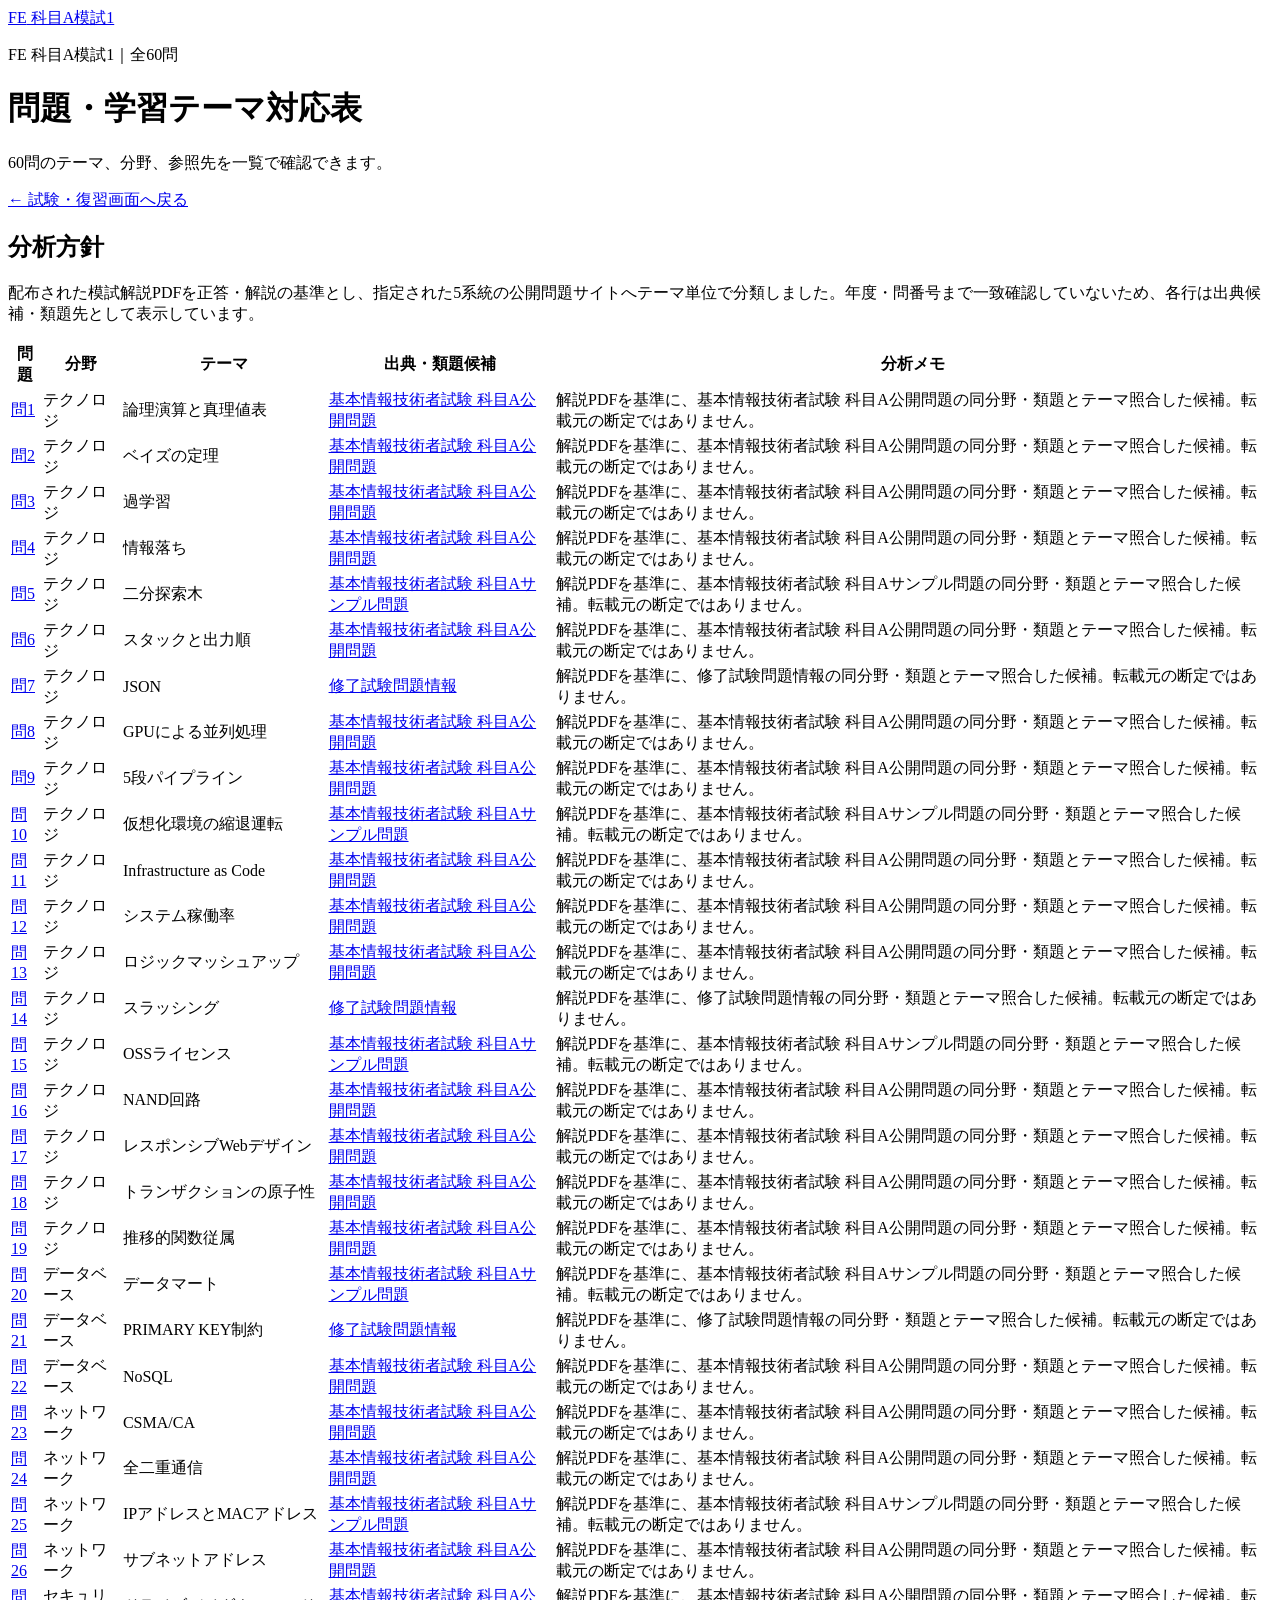
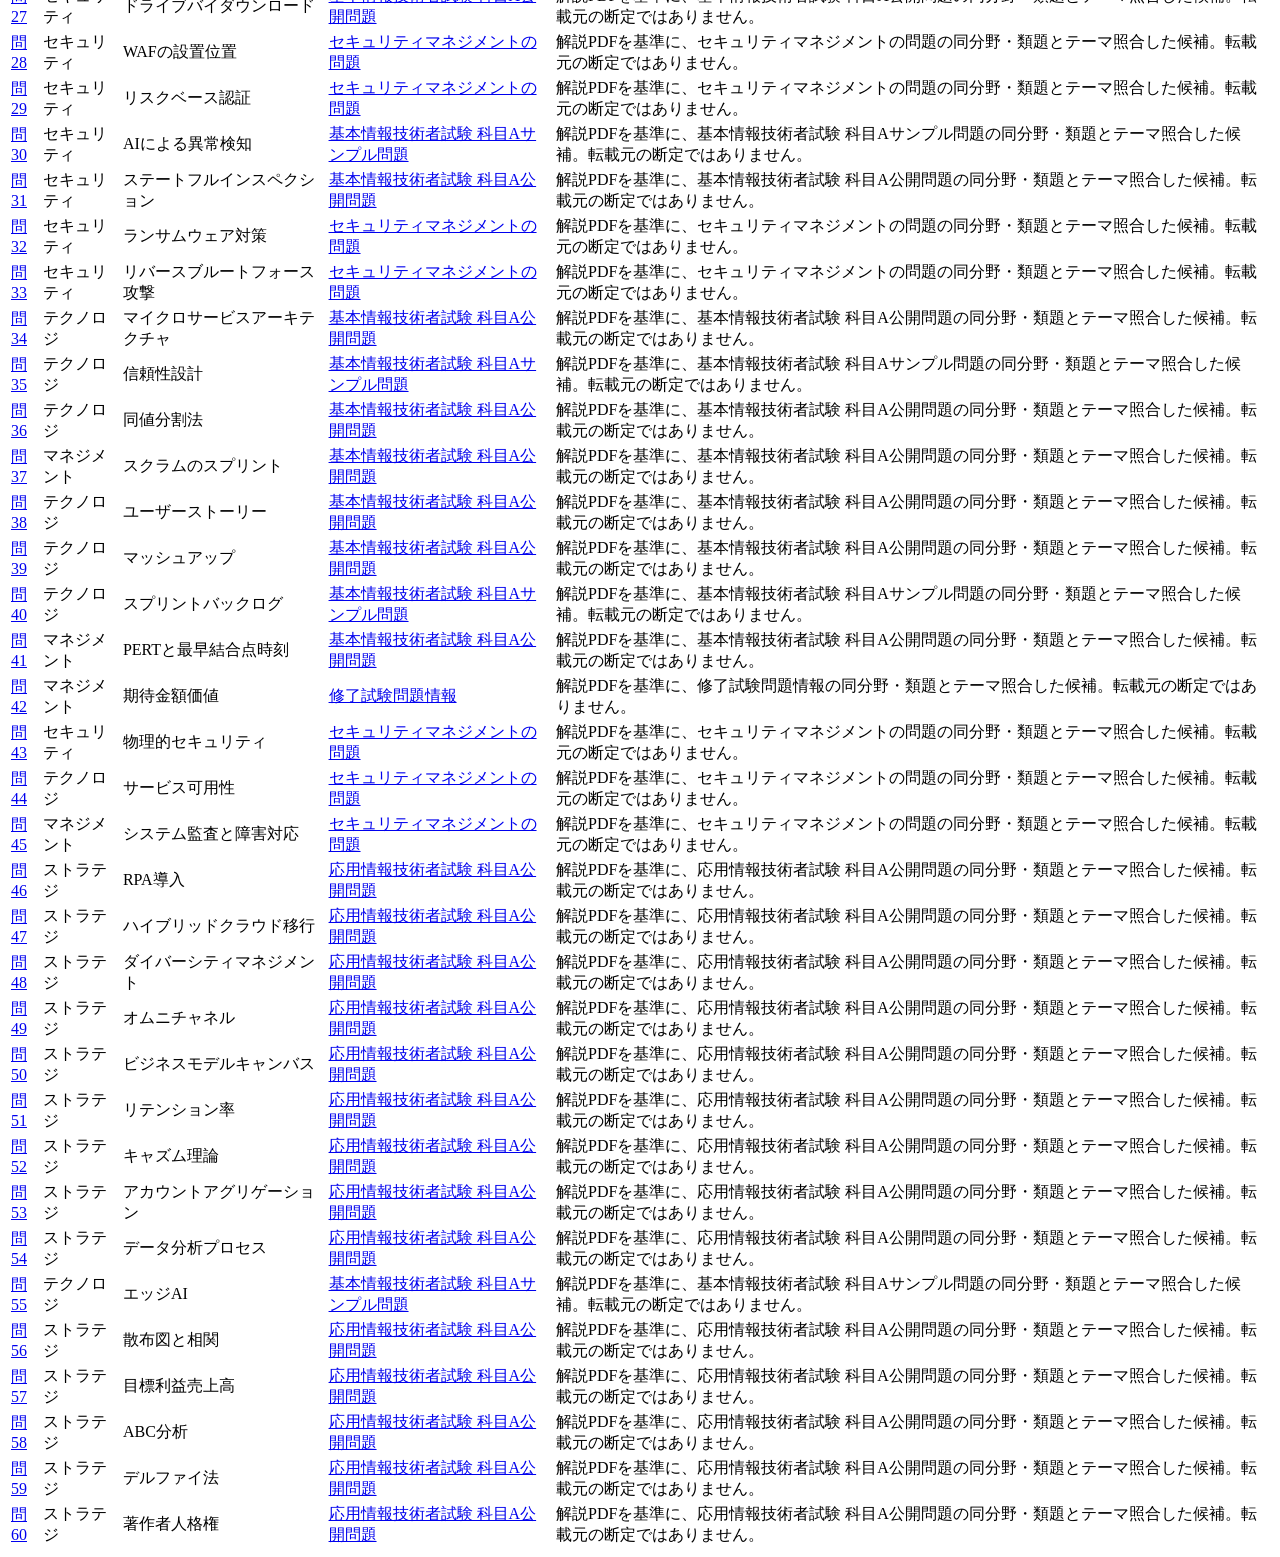
==== reference-map.html @ b124db98 "Add files via upload" ====
<!doctype html><html lang="ja"><head><meta charset="utf-8"><meta name="viewport" content="width=device-width,initial-scale=1"><title>問題・学習テーマ対応表｜科目A模試1</title><link rel="stylesheet" href="styles.css"><link rel="stylesheet" href="report.css"></head><body><header class="hero"><nav class="topbar"><a class="brand" href="index.html"><span>FE</span> 科目A模試1</a></nav><div class="hero-inner"><p class="eyebrow">FE 科目A模試1｜全60問</p><h1>問題・学習テーマ対応表</h1><p class="lead">60問のテーマ、分野、参照先を一覧で確認できます。</p></div></header><main class="report-page"><p><a href="index.html">← 試験・復習画面へ戻る</a></p><section class="audit-note"><h2>分析方針</h2><p>配布された模試解説PDFを正答・解説の基準とし、指定された5系統の公開問題サイトへテーマ単位で分類しました。年度・問番号まで一致確認していないため、各行は出典候補・類題先として表示しています。</p></section><div class="report-table-wrap"><table><thead><tr><th>問題</th><th>分野</th><th>テーマ</th><th>出典・類題候補</th><th>分析メモ</th></tr></thead><tbody><tr><td><a href="index.html#q-1">問1</a></td><td>テクノロジ</td><td>論理演算と真理値表</td><td><a href="https://www.fe-siken.com/" target="_blank" rel="noreferrer">基本情報技術者試験 科目A公開問題</a></td><td>解説PDFを基準に、基本情報技術者試験 科目A公開問題の同分野・類題とテーマ照合した候補。転載元の断定ではありません。</td></tr>
<tr><td><a href="index.html#q-2">問2</a></td><td>テクノロジ</td><td>ベイズの定理</td><td><a href="https://www.fe-siken.com/" target="_blank" rel="noreferrer">基本情報技術者試験 科目A公開問題</a></td><td>解説PDFを基準に、基本情報技術者試験 科目A公開問題の同分野・類題とテーマ照合した候補。転載元の断定ではありません。</td></tr>
<tr><td><a href="index.html#q-3">問3</a></td><td>テクノロジ</td><td>過学習</td><td><a href="https://www.fe-siken.com/" target="_blank" rel="noreferrer">基本情報技術者試験 科目A公開問題</a></td><td>解説PDFを基準に、基本情報技術者試験 科目A公開問題の同分野・類題とテーマ照合した候補。転載元の断定ではありません。</td></tr>
<tr><td><a href="index.html#q-4">問4</a></td><td>テクノロジ</td><td>情報落ち</td><td><a href="https://www.fe-siken.com/" target="_blank" rel="noreferrer">基本情報技術者試験 科目A公開問題</a></td><td>解説PDFを基準に、基本情報技術者試験 科目A公開問題の同分野・類題とテーマ照合した候補。転載元の断定ではありません。</td></tr>
<tr><td><a href="index.html#q-5">問5</a></td><td>テクノロジ</td><td>二分探索木</td><td><a href="https://www.fe-siken.com/" target="_blank" rel="noreferrer">基本情報技術者試験 科目Aサンプル問題</a></td><td>解説PDFを基準に、基本情報技術者試験 科目Aサンプル問題の同分野・類題とテーマ照合した候補。転載元の断定ではありません。</td></tr>
<tr><td><a href="index.html#q-6">問6</a></td><td>テクノロジ</td><td>スタックと出力順</td><td><a href="https://www.fe-siken.com/" target="_blank" rel="noreferrer">基本情報技術者試験 科目A公開問題</a></td><td>解説PDFを基準に、基本情報技術者試験 科目A公開問題の同分野・類題とテーマ照合した候補。転載元の断定ではありません。</td></tr>
<tr><td><a href="index.html#q-7">問7</a></td><td>テクノロジ</td><td>JSON</td><td><a href="https://www.ipa.go.jp/shiken/about/menjo-fe.html#kakomondai" target="_blank" rel="noreferrer">修了試験問題情報</a></td><td>解説PDFを基準に、修了試験問題情報の同分野・類題とテーマ照合した候補。転載元の断定ではありません。</td></tr>
<tr><td><a href="index.html#q-8">問8</a></td><td>テクノロジ</td><td>GPUによる並列処理</td><td><a href="https://www.fe-siken.com/" target="_blank" rel="noreferrer">基本情報技術者試験 科目A公開問題</a></td><td>解説PDFを基準に、基本情報技術者試験 科目A公開問題の同分野・類題とテーマ照合した候補。転載元の断定ではありません。</td></tr>
<tr><td><a href="index.html#q-9">問9</a></td><td>テクノロジ</td><td>5段パイプライン</td><td><a href="https://www.fe-siken.com/" target="_blank" rel="noreferrer">基本情報技術者試験 科目A公開問題</a></td><td>解説PDFを基準に、基本情報技術者試験 科目A公開問題の同分野・類題とテーマ照合した候補。転載元の断定ではありません。</td></tr>
<tr><td><a href="index.html#q-10">問10</a></td><td>テクノロジ</td><td>仮想化環境の縮退運転</td><td><a href="https://www.fe-siken.com/" target="_blank" rel="noreferrer">基本情報技術者試験 科目Aサンプル問題</a></td><td>解説PDFを基準に、基本情報技術者試験 科目Aサンプル問題の同分野・類題とテーマ照合した候補。転載元の断定ではありません。</td></tr>
<tr><td><a href="index.html#q-11">問11</a></td><td>テクノロジ</td><td>Infrastructure as Code</td><td><a href="https://www.fe-siken.com/" target="_blank" rel="noreferrer">基本情報技術者試験 科目A公開問題</a></td><td>解説PDFを基準に、基本情報技術者試験 科目A公開問題の同分野・類題とテーマ照合した候補。転載元の断定ではありません。</td></tr>
<tr><td><a href="index.html#q-12">問12</a></td><td>テクノロジ</td><td>システム稼働率</td><td><a href="https://www.fe-siken.com/" target="_blank" rel="noreferrer">基本情報技術者試験 科目A公開問題</a></td><td>解説PDFを基準に、基本情報技術者試験 科目A公開問題の同分野・類題とテーマ照合した候補。転載元の断定ではありません。</td></tr>
<tr><td><a href="index.html#q-13">問13</a></td><td>テクノロジ</td><td>ロジックマッシュアップ</td><td><a href="https://www.fe-siken.com/" target="_blank" rel="noreferrer">基本情報技術者試験 科目A公開問題</a></td><td>解説PDFを基準に、基本情報技術者試験 科目A公開問題の同分野・類題とテーマ照合した候補。転載元の断定ではありません。</td></tr>
<tr><td><a href="index.html#q-14">問14</a></td><td>テクノロジ</td><td>スラッシング</td><td><a href="https://www.ipa.go.jp/shiken/about/menjo-fe.html#kakomondai" target="_blank" rel="noreferrer">修了試験問題情報</a></td><td>解説PDFを基準に、修了試験問題情報の同分野・類題とテーマ照合した候補。転載元の断定ではありません。</td></tr>
<tr><td><a href="index.html#q-15">問15</a></td><td>テクノロジ</td><td>OSSライセンス</td><td><a href="https://www.fe-siken.com/" target="_blank" rel="noreferrer">基本情報技術者試験 科目Aサンプル問題</a></td><td>解説PDFを基準に、基本情報技術者試験 科目Aサンプル問題の同分野・類題とテーマ照合した候補。転載元の断定ではありません。</td></tr>
<tr><td><a href="index.html#q-16">問16</a></td><td>テクノロジ</td><td>NAND回路</td><td><a href="https://www.fe-siken.com/" target="_blank" rel="noreferrer">基本情報技術者試験 科目A公開問題</a></td><td>解説PDFを基準に、基本情報技術者試験 科目A公開問題の同分野・類題とテーマ照合した候補。転載元の断定ではありません。</td></tr>
<tr><td><a href="index.html#q-17">問17</a></td><td>テクノロジ</td><td>レスポンシブWebデザイン</td><td><a href="https://www.fe-siken.com/" target="_blank" rel="noreferrer">基本情報技術者試験 科目A公開問題</a></td><td>解説PDFを基準に、基本情報技術者試験 科目A公開問題の同分野・類題とテーマ照合した候補。転載元の断定ではありません。</td></tr>
<tr><td><a href="index.html#q-18">問18</a></td><td>テクノロジ</td><td>トランザクションの原子性</td><td><a href="https://www.fe-siken.com/" target="_blank" rel="noreferrer">基本情報技術者試験 科目A公開問題</a></td><td>解説PDFを基準に、基本情報技術者試験 科目A公開問題の同分野・類題とテーマ照合した候補。転載元の断定ではありません。</td></tr>
<tr><td><a href="index.html#q-19">問19</a></td><td>テクノロジ</td><td>推移的関数従属</td><td><a href="https://www.fe-siken.com/" target="_blank" rel="noreferrer">基本情報技術者試験 科目A公開問題</a></td><td>解説PDFを基準に、基本情報技術者試験 科目A公開問題の同分野・類題とテーマ照合した候補。転載元の断定ではありません。</td></tr>
<tr><td><a href="index.html#q-20">問20</a></td><td>データベース</td><td>データマート</td><td><a href="https://www.fe-siken.com/" target="_blank" rel="noreferrer">基本情報技術者試験 科目Aサンプル問題</a></td><td>解説PDFを基準に、基本情報技術者試験 科目Aサンプル問題の同分野・類題とテーマ照合した候補。転載元の断定ではありません。</td></tr>
<tr><td><a href="index.html#q-21">問21</a></td><td>データベース</td><td>PRIMARY KEY制約</td><td><a href="https://www.ipa.go.jp/shiken/about/menjo-fe.html#kakomondai" target="_blank" rel="noreferrer">修了試験問題情報</a></td><td>解説PDFを基準に、修了試験問題情報の同分野・類題とテーマ照合した候補。転載元の断定ではありません。</td></tr>
<tr><td><a href="index.html#q-22">問22</a></td><td>データベース</td><td>NoSQL</td><td><a href="https://www.fe-siken.com/" target="_blank" rel="noreferrer">基本情報技術者試験 科目A公開問題</a></td><td>解説PDFを基準に、基本情報技術者試験 科目A公開問題の同分野・類題とテーマ照合した候補。転載元の断定ではありません。</td></tr>
<tr><td><a href="index.html#q-23">問23</a></td><td>ネットワーク</td><td>CSMA/CA</td><td><a href="https://www.fe-siken.com/" target="_blank" rel="noreferrer">基本情報技術者試験 科目A公開問題</a></td><td>解説PDFを基準に、基本情報技術者試験 科目A公開問題の同分野・類題とテーマ照合した候補。転載元の断定ではありません。</td></tr>
<tr><td><a href="index.html#q-24">問24</a></td><td>ネットワーク</td><td>全二重通信</td><td><a href="https://www.fe-siken.com/" target="_blank" rel="noreferrer">基本情報技術者試験 科目A公開問題</a></td><td>解説PDFを基準に、基本情報技術者試験 科目A公開問題の同分野・類題とテーマ照合した候補。転載元の断定ではありません。</td></tr>
<tr><td><a href="index.html#q-25">問25</a></td><td>ネットワーク</td><td>IPアドレスとMACアドレス</td><td><a href="https://www.fe-siken.com/" target="_blank" rel="noreferrer">基本情報技術者試験 科目Aサンプル問題</a></td><td>解説PDFを基準に、基本情報技術者試験 科目Aサンプル問題の同分野・類題とテーマ照合した候補。転載元の断定ではありません。</td></tr>
<tr><td><a href="index.html#q-26">問26</a></td><td>ネットワーク</td><td>サブネットアドレス</td><td><a href="https://www.fe-siken.com/" target="_blank" rel="noreferrer">基本情報技術者試験 科目A公開問題</a></td><td>解説PDFを基準に、基本情報技術者試験 科目A公開問題の同分野・類題とテーマ照合した候補。転載元の断定ではありません。</td></tr>
<tr><td><a href="index.html#q-27">問27</a></td><td>セキュリティ</td><td>ドライブバイダウンロード</td><td><a href="https://www.fe-siken.com/" target="_blank" rel="noreferrer">基本情報技術者試験 科目A公開問題</a></td><td>解説PDFを基準に、基本情報技術者試験 科目A公開問題の同分野・類題とテーマ照合した候補。転載元の断定ではありません。</td></tr>
<tr><td><a href="index.html#q-28">問28</a></td><td>セキュリティ</td><td>WAFの設置位置</td><td><a href="https://www.sg-siken.com/" target="_blank" rel="noreferrer">セキュリティマネジメントの問題</a></td><td>解説PDFを基準に、セキュリティマネジメントの問題の同分野・類題とテーマ照合した候補。転載元の断定ではありません。</td></tr>
<tr><td><a href="index.html#q-29">問29</a></td><td>セキュリティ</td><td>リスクベース認証</td><td><a href="https://www.sg-siken.com/" target="_blank" rel="noreferrer">セキュリティマネジメントの問題</a></td><td>解説PDFを基準に、セキュリティマネジメントの問題の同分野・類題とテーマ照合した候補。転載元の断定ではありません。</td></tr>
<tr><td><a href="index.html#q-30">問30</a></td><td>セキュリティ</td><td>AIによる異常検知</td><td><a href="https://www.fe-siken.com/" target="_blank" rel="noreferrer">基本情報技術者試験 科目Aサンプル問題</a></td><td>解説PDFを基準に、基本情報技術者試験 科目Aサンプル問題の同分野・類題とテーマ照合した候補。転載元の断定ではありません。</td></tr>
<tr><td><a href="index.html#q-31">問31</a></td><td>セキュリティ</td><td>ステートフルインスペクション</td><td><a href="https://www.fe-siken.com/" target="_blank" rel="noreferrer">基本情報技術者試験 科目A公開問題</a></td><td>解説PDFを基準に、基本情報技術者試験 科目A公開問題の同分野・類題とテーマ照合した候補。転載元の断定ではありません。</td></tr>
<tr><td><a href="index.html#q-32">問32</a></td><td>セキュリティ</td><td>ランサムウェア対策</td><td><a href="https://www.sg-siken.com/" target="_blank" rel="noreferrer">セキュリティマネジメントの問題</a></td><td>解説PDFを基準に、セキュリティマネジメントの問題の同分野・類題とテーマ照合した候補。転載元の断定ではありません。</td></tr>
<tr><td><a href="index.html#q-33">問33</a></td><td>セキュリティ</td><td>リバースブルートフォース攻撃</td><td><a href="https://www.sg-siken.com/" target="_blank" rel="noreferrer">セキュリティマネジメントの問題</a></td><td>解説PDFを基準に、セキュリティマネジメントの問題の同分野・類題とテーマ照合した候補。転載元の断定ではありません。</td></tr>
<tr><td><a href="index.html#q-34">問34</a></td><td>テクノロジ</td><td>マイクロサービスアーキテクチャ</td><td><a href="https://www.fe-siken.com/" target="_blank" rel="noreferrer">基本情報技術者試験 科目A公開問題</a></td><td>解説PDFを基準に、基本情報技術者試験 科目A公開問題の同分野・類題とテーマ照合した候補。転載元の断定ではありません。</td></tr>
<tr><td><a href="index.html#q-35">問35</a></td><td>テクノロジ</td><td>信頼性設計</td><td><a href="https://www.fe-siken.com/" target="_blank" rel="noreferrer">基本情報技術者試験 科目Aサンプル問題</a></td><td>解説PDFを基準に、基本情報技術者試験 科目Aサンプル問題の同分野・類題とテーマ照合した候補。転載元の断定ではありません。</td></tr>
<tr><td><a href="index.html#q-36">問36</a></td><td>テクノロジ</td><td>同値分割法</td><td><a href="https://www.fe-siken.com/" target="_blank" rel="noreferrer">基本情報技術者試験 科目A公開問題</a></td><td>解説PDFを基準に、基本情報技術者試験 科目A公開問題の同分野・類題とテーマ照合した候補。転載元の断定ではありません。</td></tr>
<tr><td><a href="index.html#q-37">問37</a></td><td>マネジメント</td><td>スクラムのスプリント</td><td><a href="https://www.fe-siken.com/" target="_blank" rel="noreferrer">基本情報技術者試験 科目A公開問題</a></td><td>解説PDFを基準に、基本情報技術者試験 科目A公開問題の同分野・類題とテーマ照合した候補。転載元の断定ではありません。</td></tr>
<tr><td><a href="index.html#q-38">問38</a></td><td>テクノロジ</td><td>ユーザーストーリー</td><td><a href="https://www.fe-siken.com/" target="_blank" rel="noreferrer">基本情報技術者試験 科目A公開問題</a></td><td>解説PDFを基準に、基本情報技術者試験 科目A公開問題の同分野・類題とテーマ照合した候補。転載元の断定ではありません。</td></tr>
<tr><td><a href="index.html#q-39">問39</a></td><td>テクノロジ</td><td>マッシュアップ</td><td><a href="https://www.fe-siken.com/" target="_blank" rel="noreferrer">基本情報技術者試験 科目A公開問題</a></td><td>解説PDFを基準に、基本情報技術者試験 科目A公開問題の同分野・類題とテーマ照合した候補。転載元の断定ではありません。</td></tr>
<tr><td><a href="index.html#q-40">問40</a></td><td>テクノロジ</td><td>スプリントバックログ</td><td><a href="https://www.fe-siken.com/" target="_blank" rel="noreferrer">基本情報技術者試験 科目Aサンプル問題</a></td><td>解説PDFを基準に、基本情報技術者試験 科目Aサンプル問題の同分野・類題とテーマ照合した候補。転載元の断定ではありません。</td></tr>
<tr><td><a href="index.html#q-41">問41</a></td><td>マネジメント</td><td>PERTと最早結合点時刻</td><td><a href="https://www.fe-siken.com/" target="_blank" rel="noreferrer">基本情報技術者試験 科目A公開問題</a></td><td>解説PDFを基準に、基本情報技術者試験 科目A公開問題の同分野・類題とテーマ照合した候補。転載元の断定ではありません。</td></tr>
<tr><td><a href="index.html#q-42">問42</a></td><td>マネジメント</td><td>期待金額価値</td><td><a href="https://www.ipa.go.jp/shiken/about/menjo-fe.html#kakomondai" target="_blank" rel="noreferrer">修了試験問題情報</a></td><td>解説PDFを基準に、修了試験問題情報の同分野・類題とテーマ照合した候補。転載元の断定ではありません。</td></tr>
<tr><td><a href="index.html#q-43">問43</a></td><td>セキュリティ</td><td>物理的セキュリティ</td><td><a href="https://www.sg-siken.com/" target="_blank" rel="noreferrer">セキュリティマネジメントの問題</a></td><td>解説PDFを基準に、セキュリティマネジメントの問題の同分野・類題とテーマ照合した候補。転載元の断定ではありません。</td></tr>
<tr><td><a href="index.html#q-44">問44</a></td><td>テクノロジ</td><td>サービス可用性</td><td><a href="https://www.sg-siken.com/" target="_blank" rel="noreferrer">セキュリティマネジメントの問題</a></td><td>解説PDFを基準に、セキュリティマネジメントの問題の同分野・類題とテーマ照合した候補。転載元の断定ではありません。</td></tr>
<tr><td><a href="index.html#q-45">問45</a></td><td>マネジメント</td><td>システム監査と障害対応</td><td><a href="https://www.sg-siken.com/" target="_blank" rel="noreferrer">セキュリティマネジメントの問題</a></td><td>解説PDFを基準に、セキュリティマネジメントの問題の同分野・類題とテーマ照合した候補。転載元の断定ではありません。</td></tr>
<tr><td><a href="index.html#q-46">問46</a></td><td>ストラテジ</td><td>RPA導入</td><td><a href="https://www.ap-siken.com/" target="_blank" rel="noreferrer">応用情報技術者試験 科目A公開問題</a></td><td>解説PDFを基準に、応用情報技術者試験 科目A公開問題の同分野・類題とテーマ照合した候補。転載元の断定ではありません。</td></tr>
<tr><td><a href="index.html#q-47">問47</a></td><td>ストラテジ</td><td>ハイブリッドクラウド移行</td><td><a href="https://www.ap-siken.com/" target="_blank" rel="noreferrer">応用情報技術者試験 科目A公開問題</a></td><td>解説PDFを基準に、応用情報技術者試験 科目A公開問題の同分野・類題とテーマ照合した候補。転載元の断定ではありません。</td></tr>
<tr><td><a href="index.html#q-48">問48</a></td><td>ストラテジ</td><td>ダイバーシティマネジメント</td><td><a href="https://www.ap-siken.com/" target="_blank" rel="noreferrer">応用情報技術者試験 科目A公開問題</a></td><td>解説PDFを基準に、応用情報技術者試験 科目A公開問題の同分野・類題とテーマ照合した候補。転載元の断定ではありません。</td></tr>
<tr><td><a href="index.html#q-49">問49</a></td><td>ストラテジ</td><td>オムニチャネル</td><td><a href="https://www.ap-siken.com/" target="_blank" rel="noreferrer">応用情報技術者試験 科目A公開問題</a></td><td>解説PDFを基準に、応用情報技術者試験 科目A公開問題の同分野・類題とテーマ照合した候補。転載元の断定ではありません。</td></tr>
<tr><td><a href="index.html#q-50">問50</a></td><td>ストラテジ</td><td>ビジネスモデルキャンバス</td><td><a href="https://www.ap-siken.com/" target="_blank" rel="noreferrer">応用情報技術者試験 科目A公開問題</a></td><td>解説PDFを基準に、応用情報技術者試験 科目A公開問題の同分野・類題とテーマ照合した候補。転載元の断定ではありません。</td></tr>
<tr><td><a href="index.html#q-51">問51</a></td><td>ストラテジ</td><td>リテンション率</td><td><a href="https://www.ap-siken.com/" target="_blank" rel="noreferrer">応用情報技術者試験 科目A公開問題</a></td><td>解説PDFを基準に、応用情報技術者試験 科目A公開問題の同分野・類題とテーマ照合した候補。転載元の断定ではありません。</td></tr>
<tr><td><a href="index.html#q-52">問52</a></td><td>ストラテジ</td><td>キャズム理論</td><td><a href="https://www.ap-siken.com/" target="_blank" rel="noreferrer">応用情報技術者試験 科目A公開問題</a></td><td>解説PDFを基準に、応用情報技術者試験 科目A公開問題の同分野・類題とテーマ照合した候補。転載元の断定ではありません。</td></tr>
<tr><td><a href="index.html#q-53">問53</a></td><td>ストラテジ</td><td>アカウントアグリゲーション</td><td><a href="https://www.ap-siken.com/" target="_blank" rel="noreferrer">応用情報技術者試験 科目A公開問題</a></td><td>解説PDFを基準に、応用情報技術者試験 科目A公開問題の同分野・類題とテーマ照合した候補。転載元の断定ではありません。</td></tr>
<tr><td><a href="index.html#q-54">問54</a></td><td>ストラテジ</td><td>データ分析プロセス</td><td><a href="https://www.ap-siken.com/" target="_blank" rel="noreferrer">応用情報技術者試験 科目A公開問題</a></td><td>解説PDFを基準に、応用情報技術者試験 科目A公開問題の同分野・類題とテーマ照合した候補。転載元の断定ではありません。</td></tr>
<tr><td><a href="index.html#q-55">問55</a></td><td>テクノロジ</td><td>エッジAI</td><td><a href="https://www.fe-siken.com/" target="_blank" rel="noreferrer">基本情報技術者試験 科目Aサンプル問題</a></td><td>解説PDFを基準に、基本情報技術者試験 科目Aサンプル問題の同分野・類題とテーマ照合した候補。転載元の断定ではありません。</td></tr>
<tr><td><a href="index.html#q-56">問56</a></td><td>ストラテジ</td><td>散布図と相関</td><td><a href="https://www.ap-siken.com/" target="_blank" rel="noreferrer">応用情報技術者試験 科目A公開問題</a></td><td>解説PDFを基準に、応用情報技術者試験 科目A公開問題の同分野・類題とテーマ照合した候補。転載元の断定ではありません。</td></tr>
<tr><td><a href="index.html#q-57">問57</a></td><td>ストラテジ</td><td>目標利益売上高</td><td><a href="https://www.ap-siken.com/" target="_blank" rel="noreferrer">応用情報技術者試験 科目A公開問題</a></td><td>解説PDFを基準に、応用情報技術者試験 科目A公開問題の同分野・類題とテーマ照合した候補。転載元の断定ではありません。</td></tr>
<tr><td><a href="index.html#q-58">問58</a></td><td>ストラテジ</td><td>ABC分析</td><td><a href="https://www.ap-siken.com/" target="_blank" rel="noreferrer">応用情報技術者試験 科目A公開問題</a></td><td>解説PDFを基準に、応用情報技術者試験 科目A公開問題の同分野・類題とテーマ照合した候補。転載元の断定ではありません。</td></tr>
<tr><td><a href="index.html#q-59">問59</a></td><td>ストラテジ</td><td>デルファイ法</td><td><a href="https://www.ap-siken.com/" target="_blank" rel="noreferrer">応用情報技術者試験 科目A公開問題</a></td><td>解説PDFを基準に、応用情報技術者試験 科目A公開問題の同分野・類題とテーマ照合した候補。転載元の断定ではありません。</td></tr>
<tr><td><a href="index.html#q-60">問60</a></td><td>ストラテジ</td><td>著作者人格権</td><td><a href="https://www.ap-siken.com/" target="_blank" rel="noreferrer">応用情報技術者試験 科目A公開問題</a></td><td>解説PDFを基準に、応用情報技術者試験 科目A公開問題の同分野・類題とテーマ照合した候補。転載元の断定ではありません。</td></tr></tbody></table></div></main></body></html>
---- report.css ----
.answer-legend{display:flex;justify-content:center;gap:18px;flex-wrap:wrap;margin:10px 0;font-size:.72rem;color:var(--muted)}.answer-legend span{display:flex;align-items:center;gap:6px}.answer-legend i{width:15px;height:15px;border-radius:4px}.answer-legend .correct{background:var(--mint)}.answer-legend .wrong{background:#f6b0a8}.answer-legend .understood{background:#fff;border:3px solid var(--mint)}
.learning-report{margin-top:65px;padding:36px;background:#fff;border-radius:22px;box-shadow:var(--shadow)}.report-heading h2{margin:.1em 0}.report-heading>p:last-child{color:var(--muted)}.report-grid{display:grid;grid-template-columns:1.25fr .75fr;gap:25px}.report-grid>section,.retest-card,.keywords-card{border:1px solid var(--line);border-radius:14px;padding:20px}.field-stats{display:grid;gap:10px}.field-stats>div{display:grid;grid-template-columns:105px 1fr 42px 36px;gap:8px;align-items:center;font-size:.7rem}.field-stats>div>div{height:9px;background:#edf0f1;border-radius:9px;overflow:hidden}.field-stats i{display:block;height:100%;background:var(--blue)}.field-stats b{text-align:right}.field-stats small{color:var(--muted)}.strength-card .strength,.strength-card .weakness{padding:13px;border-radius:9px;margin-bottom:10px}.strength-card .strength{background:#e1f5ee}.strength-card .weakness{background:#fff0ed}.strength-card b,.strength-card strong,.strength-card span{display:block}.strength-card strong{font-size:1.05rem}.strength-card span{font-size:.7rem;color:var(--muted)}.strength-card p{font-size:.78rem}.retest-card,.keywords-card{margin-top:22px}.retest-card>p{color:var(--muted);font-size:.8rem}.retest-questions{display:flex;flex-wrap:wrap;gap:7px;align-items:center}.retest-questions a{background:var(--coral);color:#fff;text-decoration:none;padding:5px 10px;border-radius:99px;font-size:.72rem}.retry-wrong-btn{border:0;background:var(--navy);color:#fff;border-radius:99px;padding:7px 13px;font-size:.72rem;font-weight:800;cursor:pointer}.important-words{display:grid;gap:10px}.important-words>div{display:flex;flex-wrap:wrap;align-items:center;gap:6px}.important-words b{min-width:110px;color:var(--navy);font-size:.75rem}.important-words span,.important-words a{background:#edf5f3;border-radius:99px;padding:4px 9px;font-size:.68rem;color:var(--navy);text-decoration:none;font-weight:800}
@media(max-width:700px){.report-grid{grid-template-columns:1fr}.learning-report{padding:22px 15px}.field-stats>div{grid-template-columns:88px 1fr 38px}.field-stats small{display:none}.important-words b{width:100%}}
.learning-report{margin:0 0 45px}
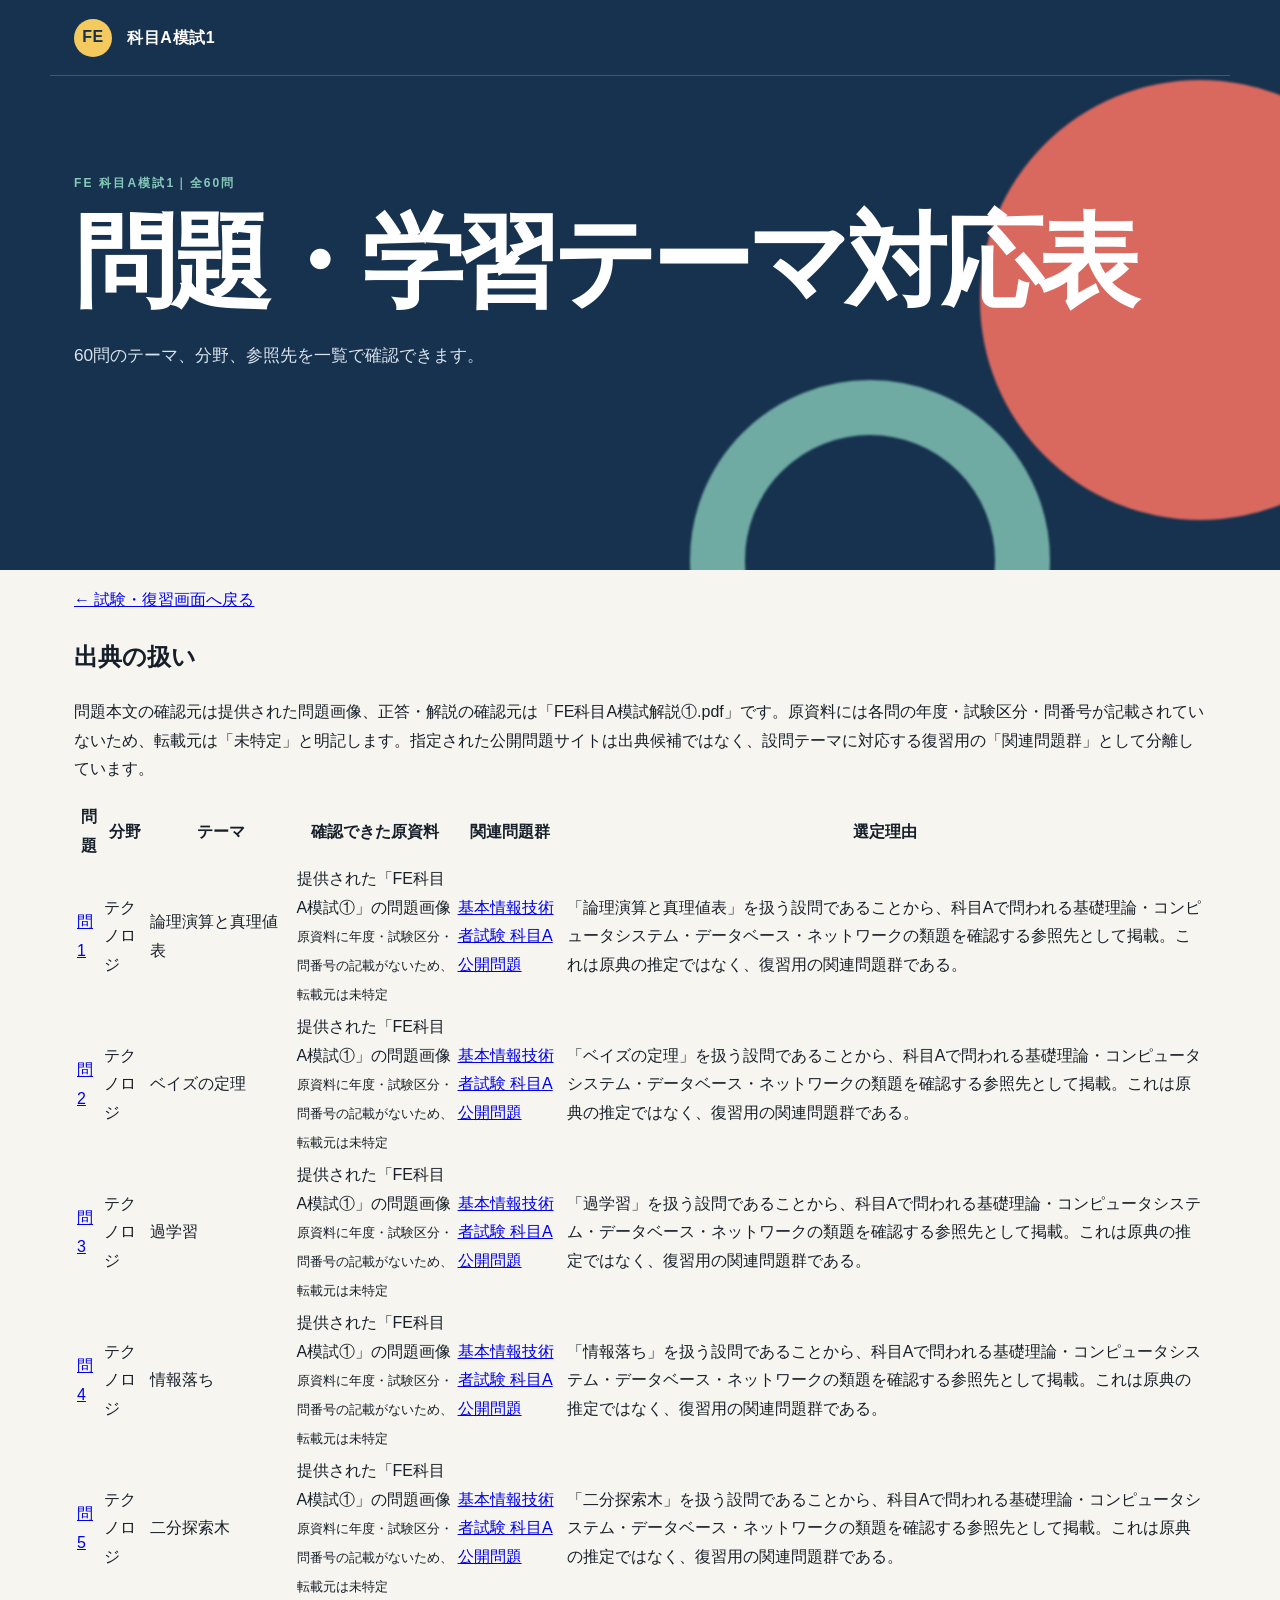
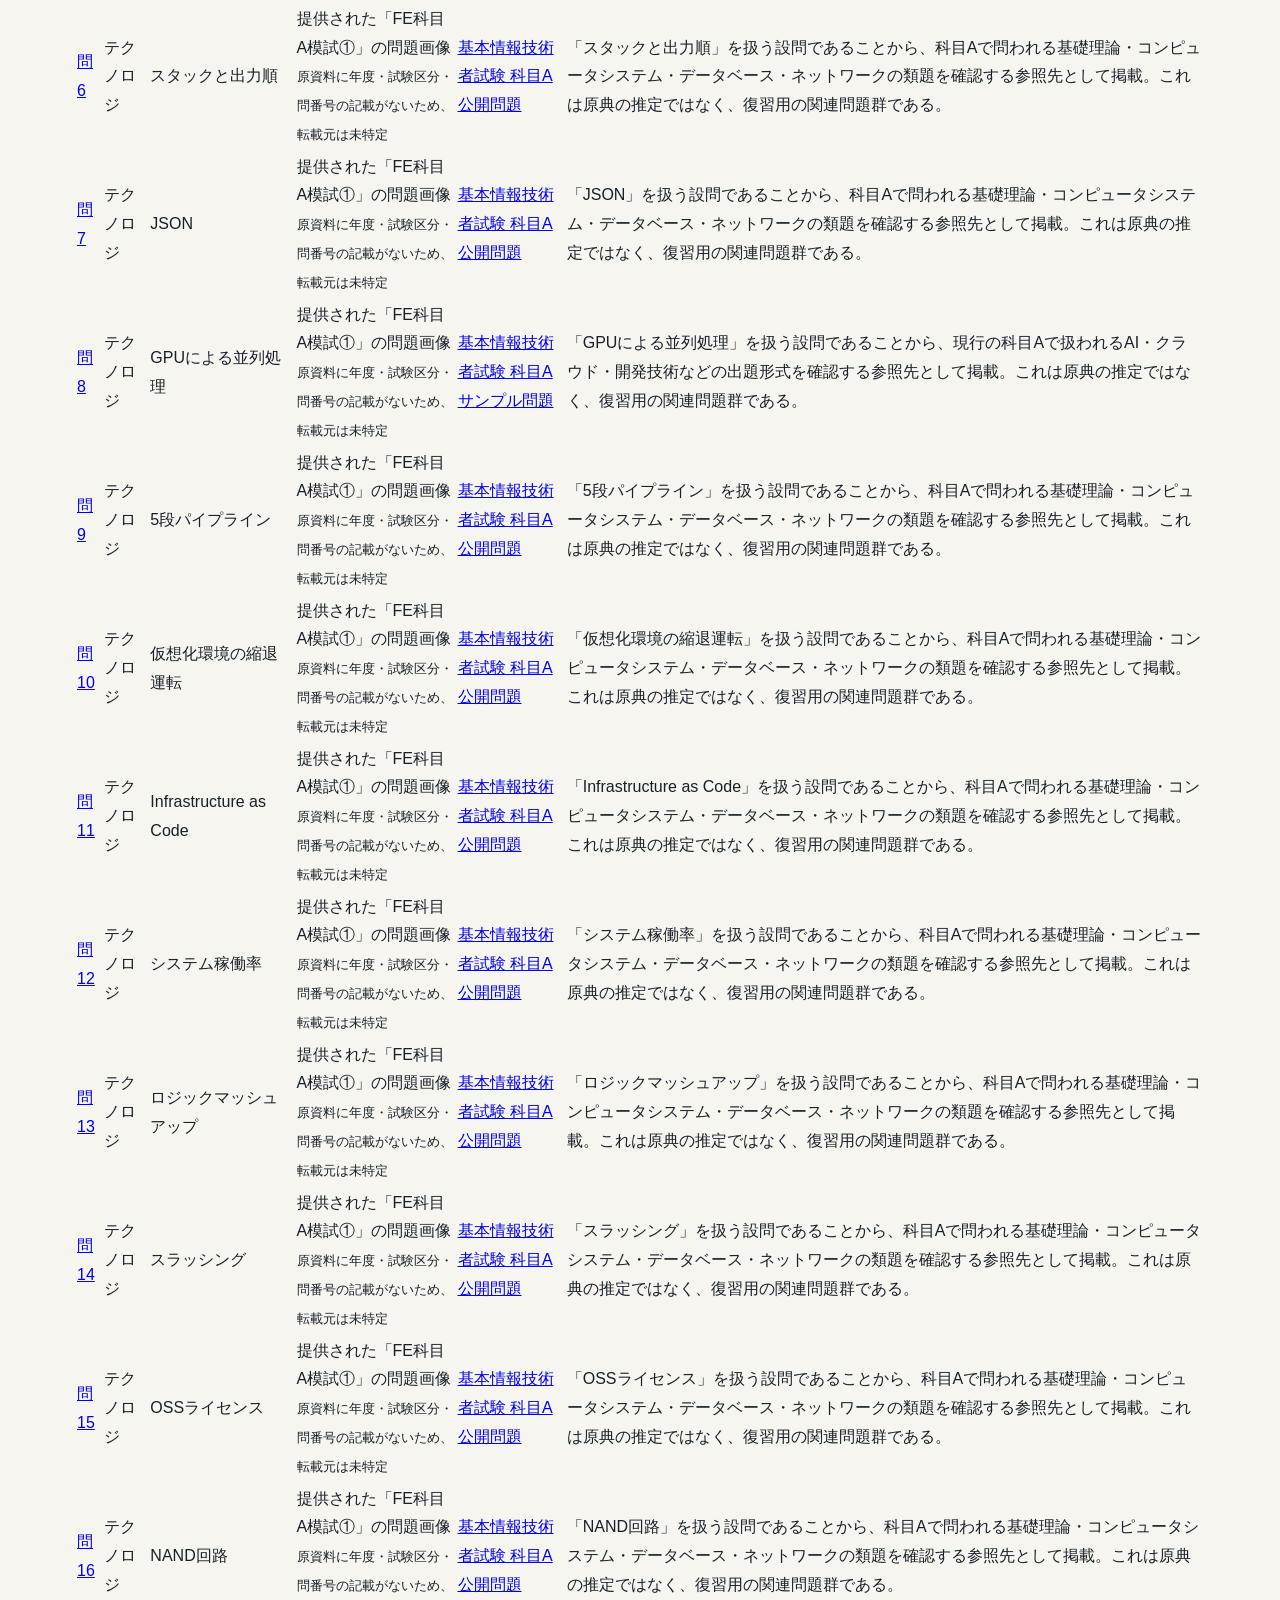
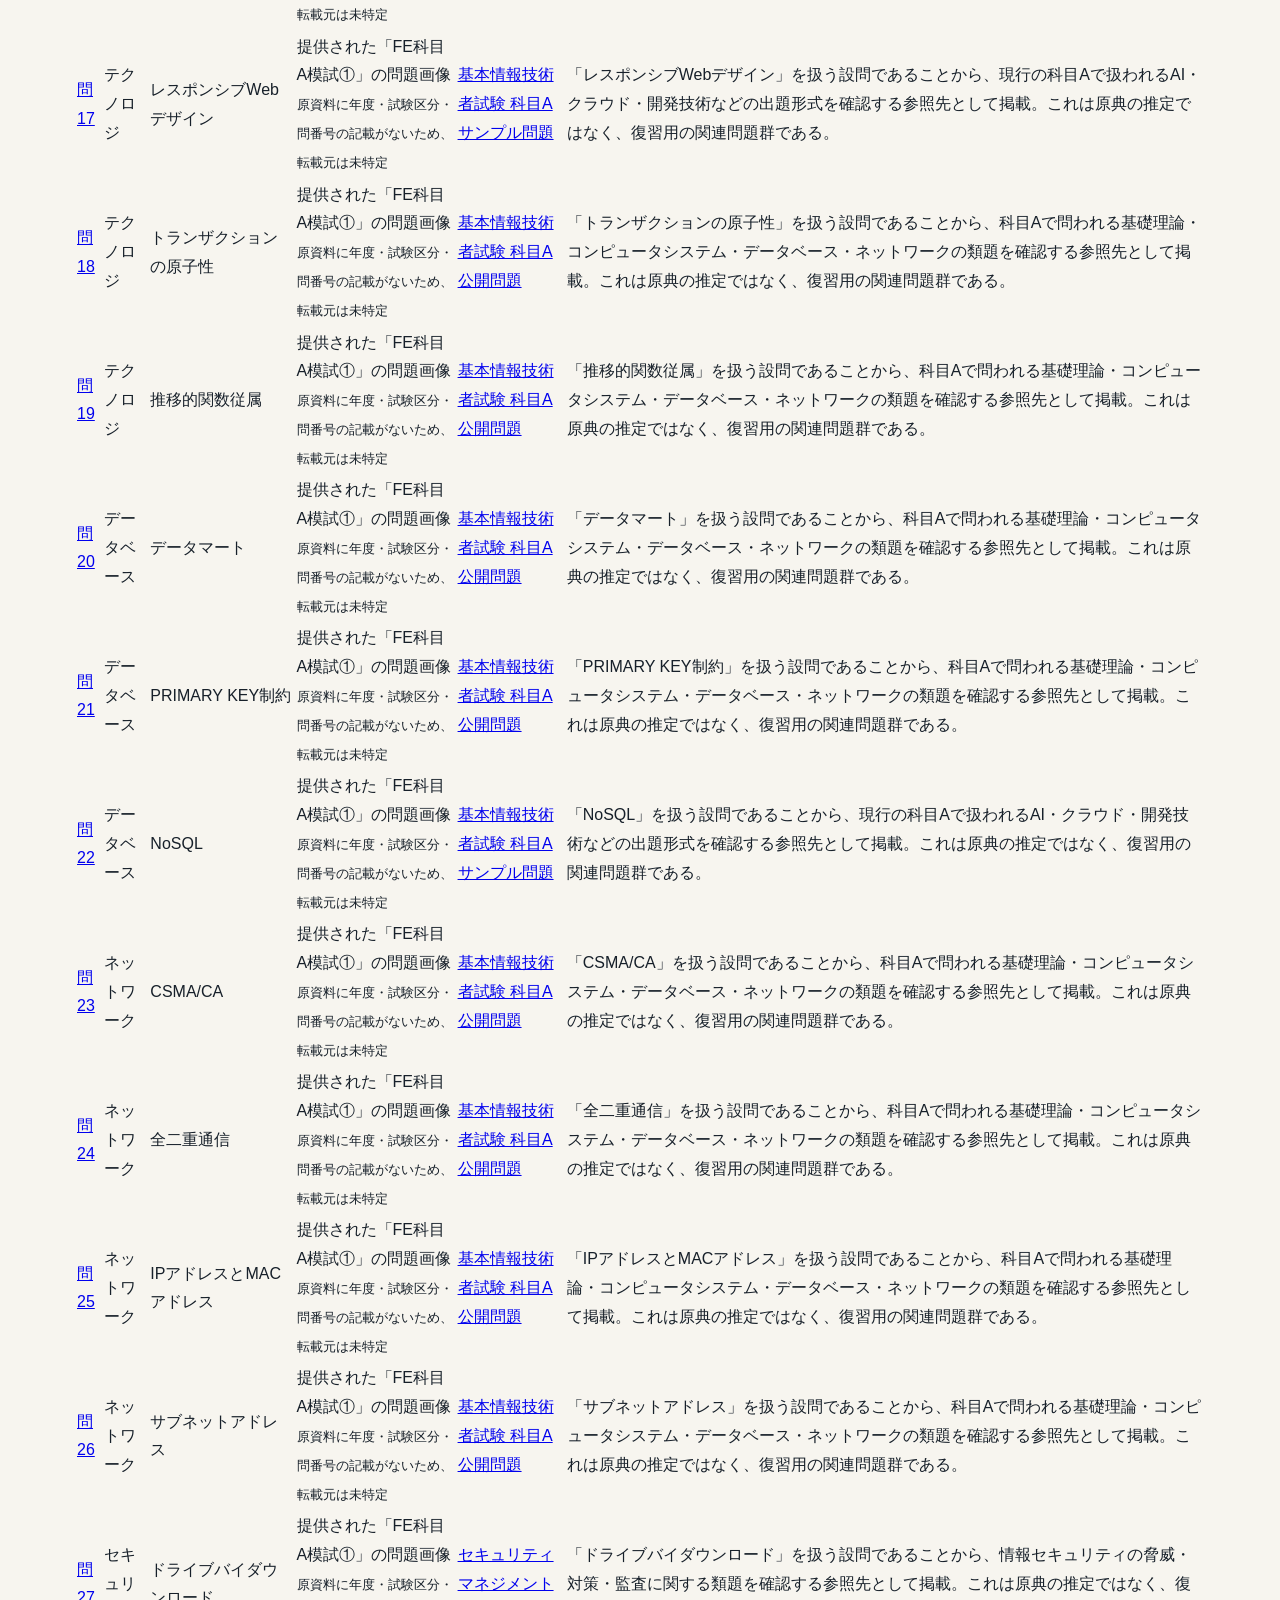
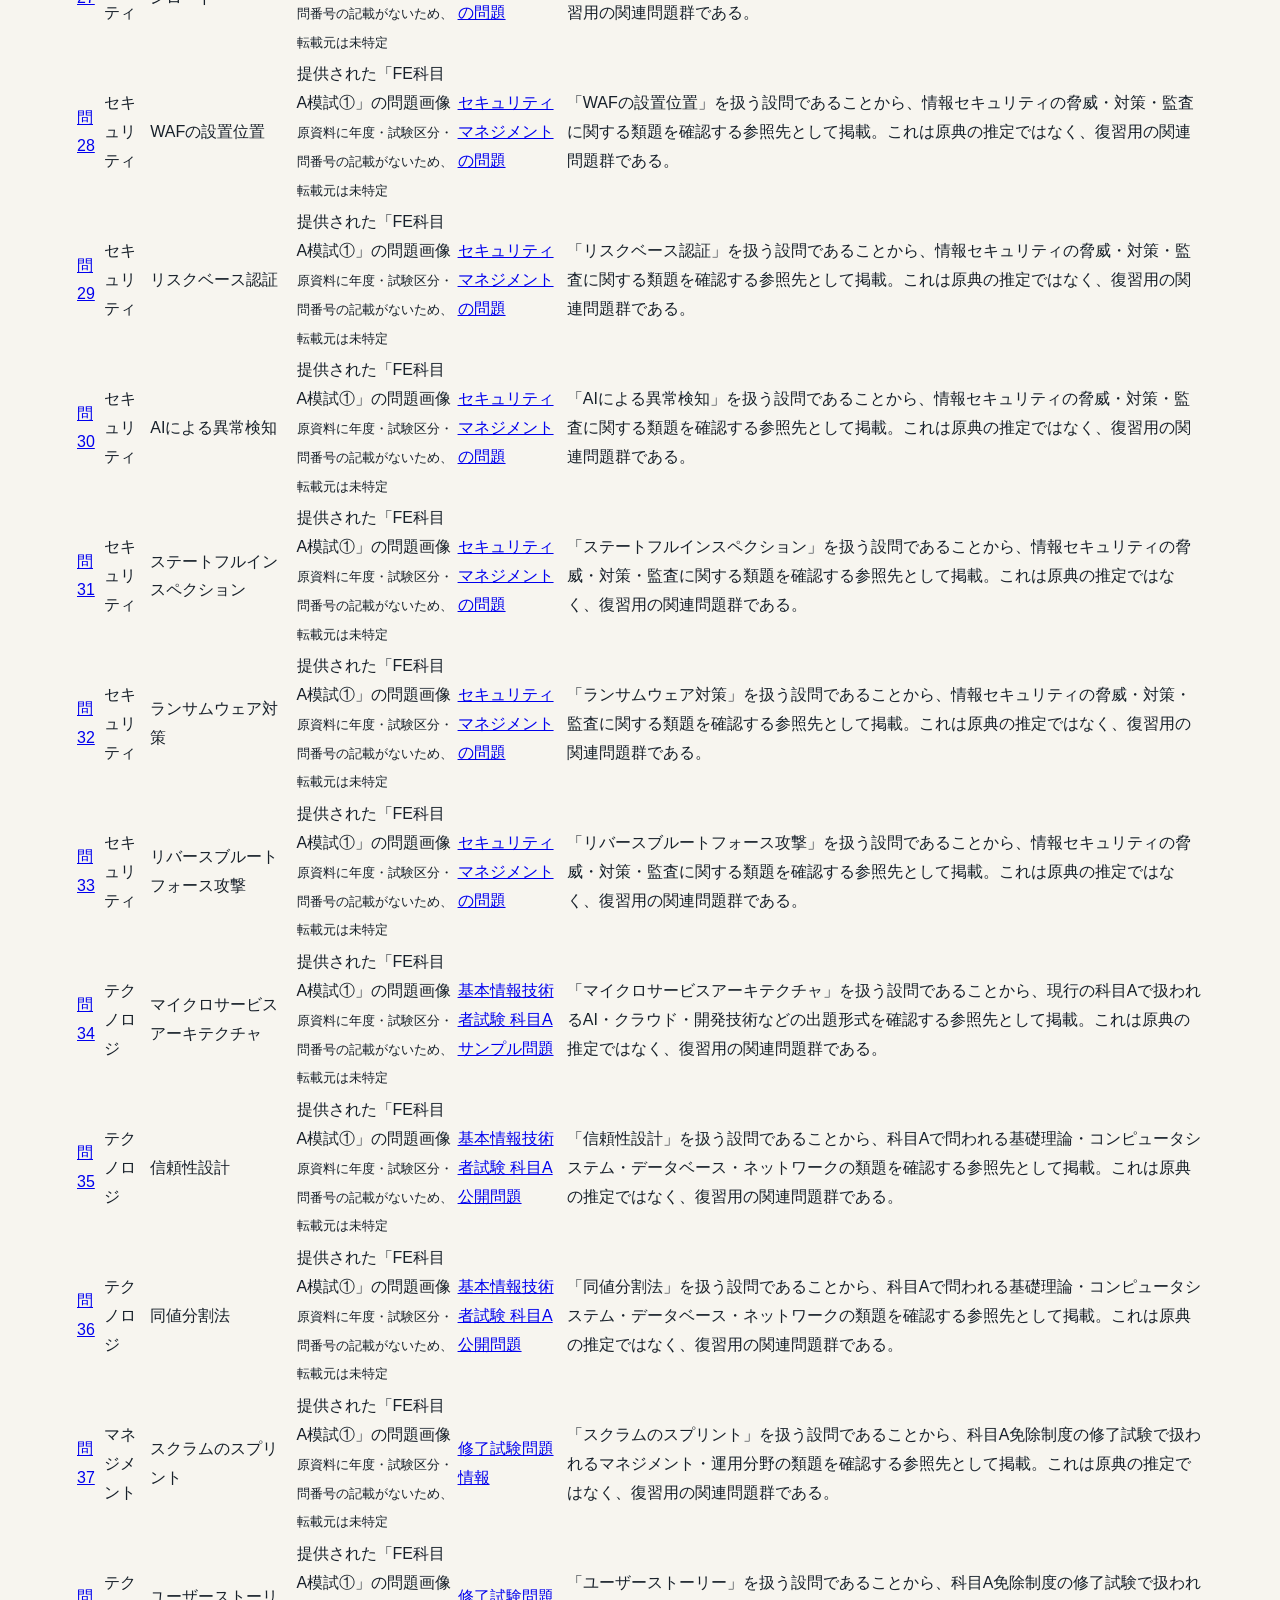
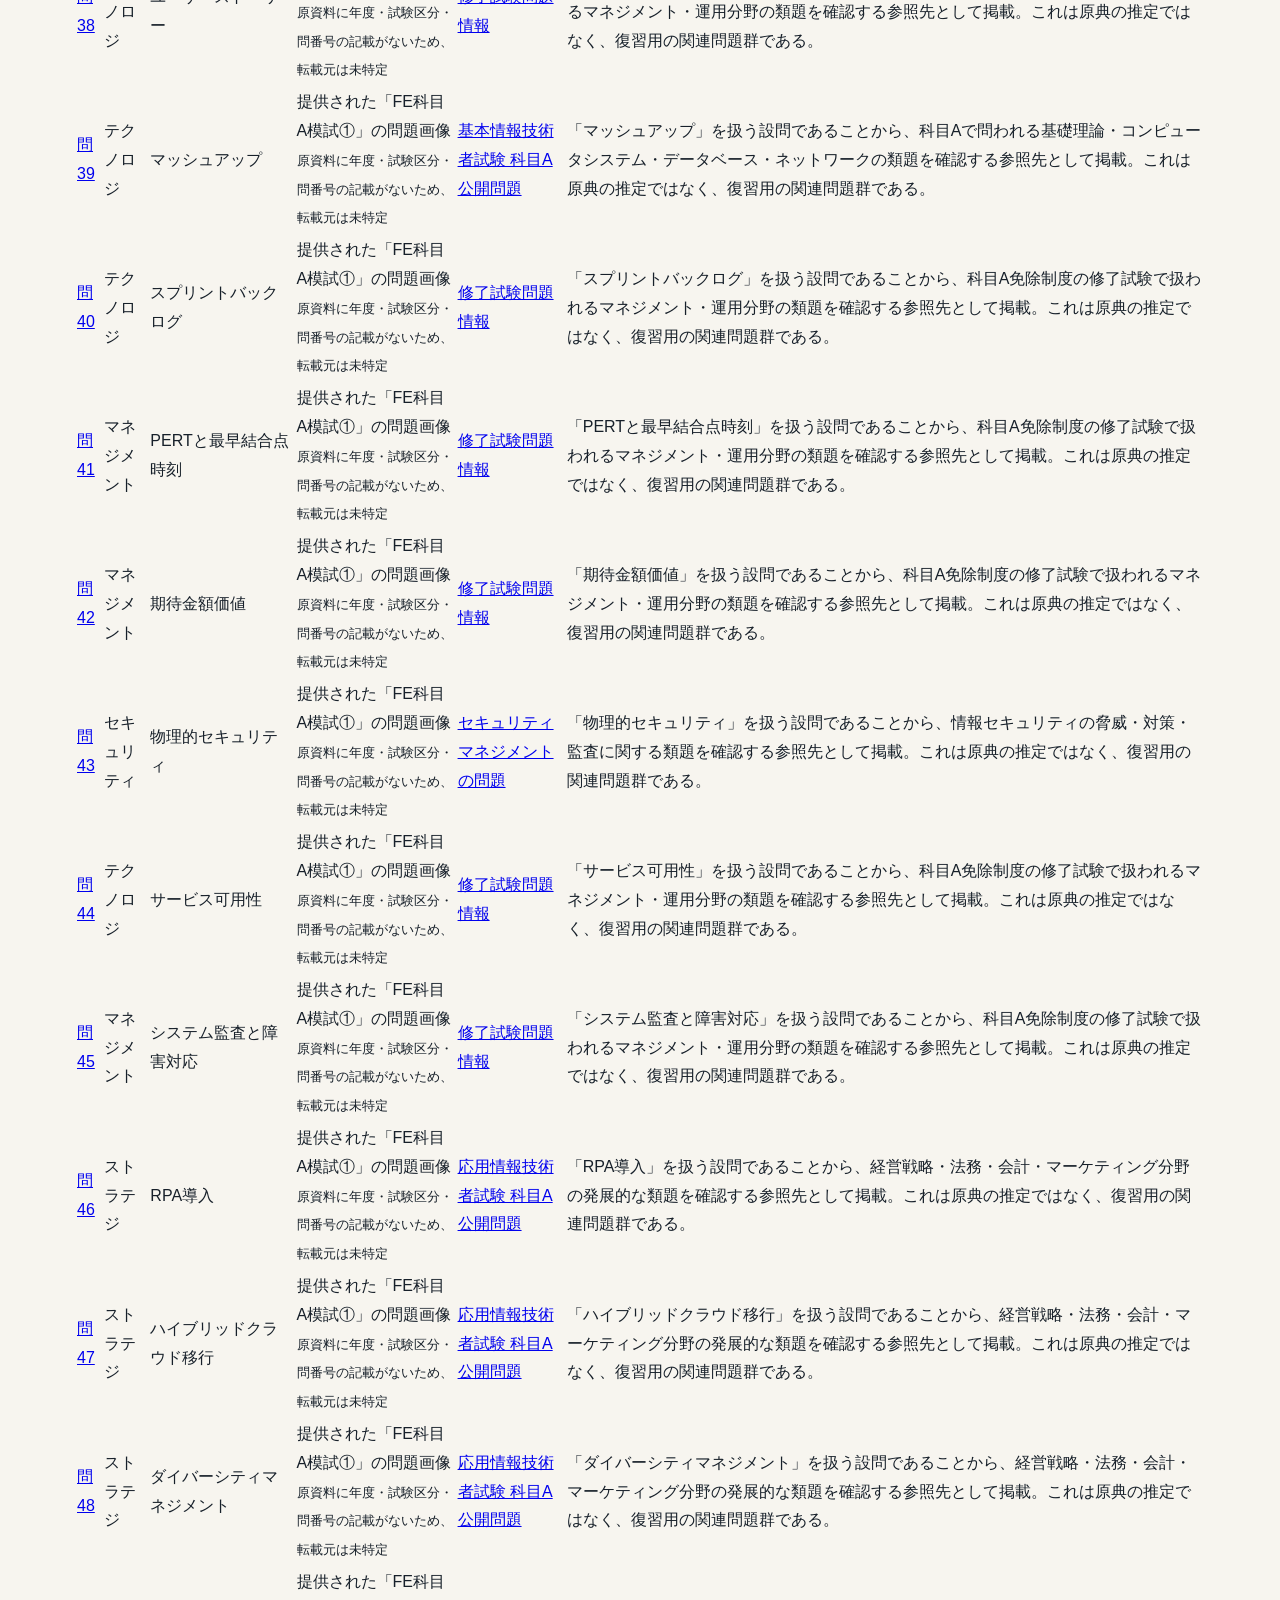
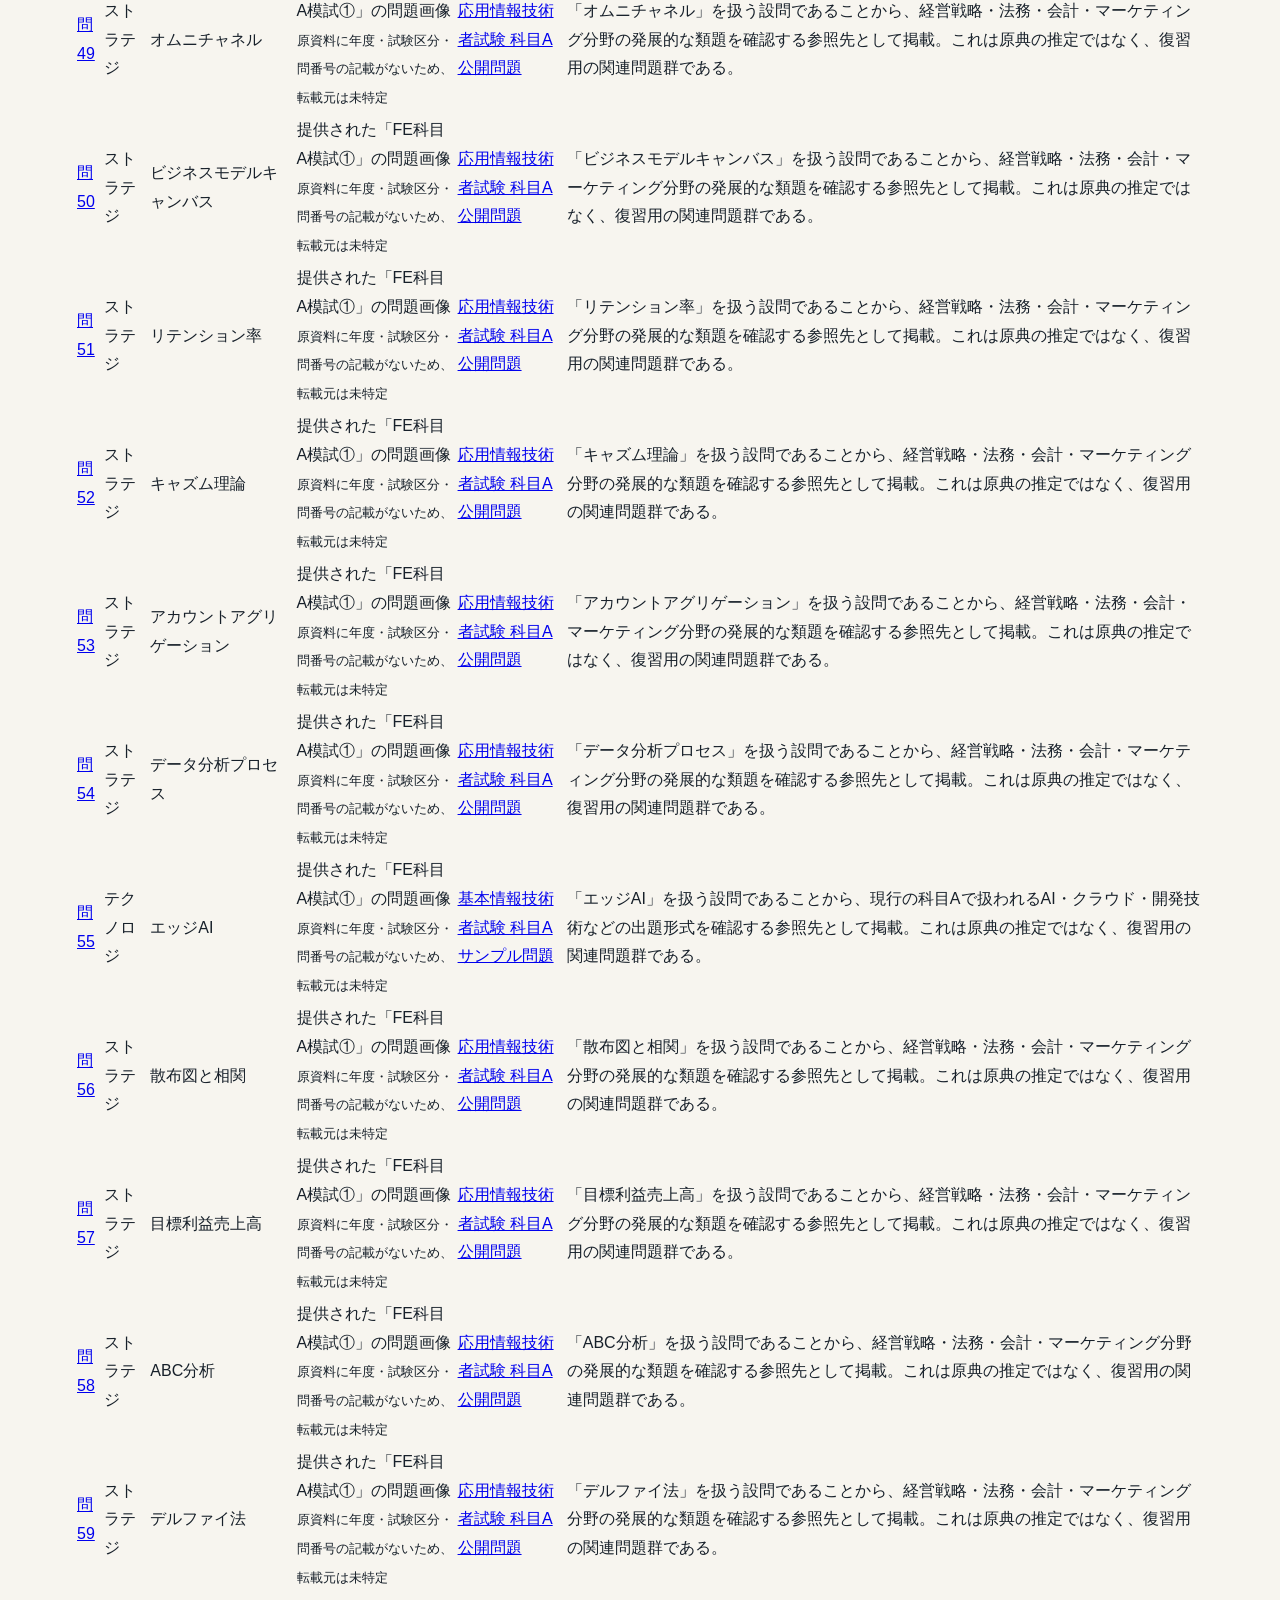
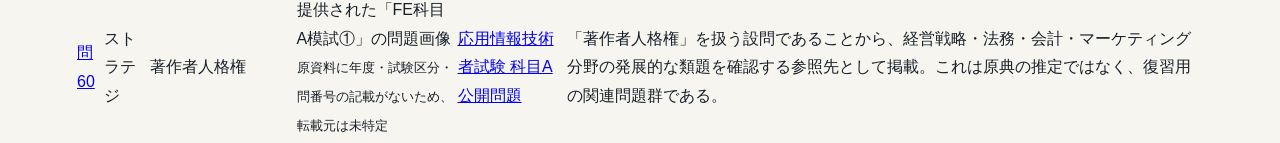
==== commit 5d166fe9: "Add files via upload" ====
--- a/reference-map.html
+++ b/reference-map.html
@@ -1,60 +1,60 @@
-<!doctype html><html lang="ja"><head><meta charset="utf-8"><meta name="viewport" content="width=device-width,initial-scale=1"><title>問題・学習テーマ対応表｜科目A模試1</title><link rel="stylesheet" href="styles.css"><link rel="stylesheet" href="report.css"></head><body><header class="hero"><nav class="topbar"><a class="brand" href="index.html"><span>FE</span> 科目A模試1</a></nav><div class="hero-inner"><p class="eyebrow">FE 科目A模試1｜全60問</p><h1>問題・学習テーマ対応表</h1><p class="lead">60問のテーマ、分野、参照先を一覧で確認できます。</p></div></header><main class="report-page"><p><a href="index.html">← 試験・復習画面へ戻る</a></p><section class="audit-note"><h2>分析方針</h2><p>配布された模試解説PDFを正答・解説の基準とし、指定された5系統の公開問題サイトへテーマ単位で分類しました。年度・問番号まで一致確認していないため、各行は出典候補・類題先として表示しています。</p></section><div class="report-table-wrap"><table><thead><tr><th>問題</th><th>分野</th><th>テーマ</th><th>出典・類題候補</th><th>分析メモ</th></tr></thead><tbody><tr><td><a href="index.html#q-1">問1</a></td><td>テクノロジ</td><td>論理演算と真理値表</td><td><a href="https://www.fe-siken.com/" target="_blank" rel="noreferrer">基本情報技術者試験 科目A公開問題</a></td><td>解説PDFを基準に、基本情報技術者試験 科目A公開問題の同分野・類題とテーマ照合した候補。転載元の断定ではありません。</td></tr>
-<tr><td><a href="index.html#q-2">問2</a></td><td>テクノロジ</td><td>ベイズの定理</td><td><a href="https://www.fe-siken.com/" target="_blank" rel="noreferrer">基本情報技術者試験 科目A公開問題</a></td><td>解説PDFを基準に、基本情報技術者試験 科目A公開問題の同分野・類題とテーマ照合した候補。転載元の断定ではありません。</td></tr>
-<tr><td><a href="index.html#q-3">問3</a></td><td>テクノロジ</td><td>過学習</td><td><a href="https://www.fe-siken.com/" target="_blank" rel="noreferrer">基本情報技術者試験 科目A公開問題</a></td><td>解説PDFを基準に、基本情報技術者試験 科目A公開問題の同分野・類題とテーマ照合した候補。転載元の断定ではありません。</td></tr>
-<tr><td><a href="index.html#q-4">問4</a></td><td>テクノロジ</td><td>情報落ち</td><td><a href="https://www.fe-siken.com/" target="_blank" rel="noreferrer">基本情報技術者試験 科目A公開問題</a></td><td>解説PDFを基準に、基本情報技術者試験 科目A公開問題の同分野・類題とテーマ照合した候補。転載元の断定ではありません。</td></tr>
-<tr><td><a href="index.html#q-5">問5</a></td><td>テクノロジ</td><td>二分探索木</td><td><a href="https://www.fe-siken.com/" target="_blank" rel="noreferrer">基本情報技術者試験 科目Aサンプル問題</a></td><td>解説PDFを基準に、基本情報技術者試験 科目Aサンプル問題の同分野・類題とテーマ照合した候補。転載元の断定ではありません。</td></tr>
-<tr><td><a href="index.html#q-6">問6</a></td><td>テクノロジ</td><td>スタックと出力順</td><td><a href="https://www.fe-siken.com/" target="_blank" rel="noreferrer">基本情報技術者試験 科目A公開問題</a></td><td>解説PDFを基準に、基本情報技術者試験 科目A公開問題の同分野・類題とテーマ照合した候補。転載元の断定ではありません。</td></tr>
-<tr><td><a href="index.html#q-7">問7</a></td><td>テクノロジ</td><td>JSON</td><td><a href="https://www.ipa.go.jp/shiken/about/menjo-fe.html#kakomondai" target="_blank" rel="noreferrer">修了試験問題情報</a></td><td>解説PDFを基準に、修了試験問題情報の同分野・類題とテーマ照合した候補。転載元の断定ではありません。</td></tr>
-<tr><td><a href="index.html#q-8">問8</a></td><td>テクノロジ</td><td>GPUによる並列処理</td><td><a href="https://www.fe-siken.com/" target="_blank" rel="noreferrer">基本情報技術者試験 科目A公開問題</a></td><td>解説PDFを基準に、基本情報技術者試験 科目A公開問題の同分野・類題とテーマ照合した候補。転載元の断定ではありません。</td></tr>
-<tr><td><a href="index.html#q-9">問9</a></td><td>テクノロジ</td><td>5段パイプライン</td><td><a href="https://www.fe-siken.com/" target="_blank" rel="noreferrer">基本情報技術者試験 科目A公開問題</a></td><td>解説PDFを基準に、基本情報技術者試験 科目A公開問題の同分野・類題とテーマ照合した候補。転載元の断定ではありません。</td></tr>
-<tr><td><a href="index.html#q-10">問10</a></td><td>テクノロジ</td><td>仮想化環境の縮退運転</td><td><a href="https://www.fe-siken.com/" target="_blank" rel="noreferrer">基本情報技術者試験 科目Aサンプル問題</a></td><td>解説PDFを基準に、基本情報技術者試験 科目Aサンプル問題の同分野・類題とテーマ照合した候補。転載元の断定ではありません。</td></tr>
-<tr><td><a href="index.html#q-11">問11</a></td><td>テクノロジ</td><td>Infrastructure as Code</td><td><a href="https://www.fe-siken.com/" target="_blank" rel="noreferrer">基本情報技術者試験 科目A公開問題</a></td><td>解説PDFを基準に、基本情報技術者試験 科目A公開問題の同分野・類題とテーマ照合した候補。転載元の断定ではありません。</td></tr>
-<tr><td><a href="index.html#q-12">問12</a></td><td>テクノロジ</td><td>システム稼働率</td><td><a href="https://www.fe-siken.com/" target="_blank" rel="noreferrer">基本情報技術者試験 科目A公開問題</a></td><td>解説PDFを基準に、基本情報技術者試験 科目A公開問題の同分野・類題とテーマ照合した候補。転載元の断定ではありません。</td></tr>
-<tr><td><a href="index.html#q-13">問13</a></td><td>テクノロジ</td><td>ロジックマッシュアップ</td><td><a href="https://www.fe-siken.com/" target="_blank" rel="noreferrer">基本情報技術者試験 科目A公開問題</a></td><td>解説PDFを基準に、基本情報技術者試験 科目A公開問題の同分野・類題とテーマ照合した候補。転載元の断定ではありません。</td></tr>
-<tr><td><a href="index.html#q-14">問14</a></td><td>テクノロジ</td><td>スラッシング</td><td><a href="https://www.ipa.go.jp/shiken/about/menjo-fe.html#kakomondai" target="_blank" rel="noreferrer">修了試験問題情報</a></td><td>解説PDFを基準に、修了試験問題情報の同分野・類題とテーマ照合した候補。転載元の断定ではありません。</td></tr>
-<tr><td><a href="index.html#q-15">問15</a></td><td>テクノロジ</td><td>OSSライセンス</td><td><a href="https://www.fe-siken.com/" target="_blank" rel="noreferrer">基本情報技術者試験 科目Aサンプル問題</a></td><td>解説PDFを基準に、基本情報技術者試験 科目Aサンプル問題の同分野・類題とテーマ照合した候補。転載元の断定ではありません。</td></tr>
-<tr><td><a href="index.html#q-16">問16</a></td><td>テクノロジ</td><td>NAND回路</td><td><a href="https://www.fe-siken.com/" target="_blank" rel="noreferrer">基本情報技術者試験 科目A公開問題</a></td><td>解説PDFを基準に、基本情報技術者試験 科目A公開問題の同分野・類題とテーマ照合した候補。転載元の断定ではありません。</td></tr>
-<tr><td><a href="index.html#q-17">問17</a></td><td>テクノロジ</td><td>レスポンシブWebデザイン</td><td><a href="https://www.fe-siken.com/" target="_blank" rel="noreferrer">基本情報技術者試験 科目A公開問題</a></td><td>解説PDFを基準に、基本情報技術者試験 科目A公開問題の同分野・類題とテーマ照合した候補。転載元の断定ではありません。</td></tr>
-<tr><td><a href="index.html#q-18">問18</a></td><td>テクノロジ</td><td>トランザクションの原子性</td><td><a href="https://www.fe-siken.com/" target="_blank" rel="noreferrer">基本情報技術者試験 科目A公開問題</a></td><td>解説PDFを基準に、基本情報技術者試験 科目A公開問題の同分野・類題とテーマ照合した候補。転載元の断定ではありません。</td></tr>
-<tr><td><a href="index.html#q-19">問19</a></td><td>テクノロジ</td><td>推移的関数従属</td><td><a href="https://www.fe-siken.com/" target="_blank" rel="noreferrer">基本情報技術者試験 科目A公開問題</a></td><td>解説PDFを基準に、基本情報技術者試験 科目A公開問題の同分野・類題とテーマ照合した候補。転載元の断定ではありません。</td></tr>
-<tr><td><a href="index.html#q-20">問20</a></td><td>データベース</td><td>データマート</td><td><a href="https://www.fe-siken.com/" target="_blank" rel="noreferrer">基本情報技術者試験 科目Aサンプル問題</a></td><td>解説PDFを基準に、基本情報技術者試験 科目Aサンプル問題の同分野・類題とテーマ照合した候補。転載元の断定ではありません。</td></tr>
-<tr><td><a href="index.html#q-21">問21</a></td><td>データベース</td><td>PRIMARY KEY制約</td><td><a href="https://www.ipa.go.jp/shiken/about/menjo-fe.html#kakomondai" target="_blank" rel="noreferrer">修了試験問題情報</a></td><td>解説PDFを基準に、修了試験問題情報の同分野・類題とテーマ照合した候補。転載元の断定ではありません。</td></tr>
-<tr><td><a href="index.html#q-22">問22</a></td><td>データベース</td><td>NoSQL</td><td><a href="https://www.fe-siken.com/" target="_blank" rel="noreferrer">基本情報技術者試験 科目A公開問題</a></td><td>解説PDFを基準に、基本情報技術者試験 科目A公開問題の同分野・類題とテーマ照合した候補。転載元の断定ではありません。</td></tr>
-<tr><td><a href="index.html#q-23">問23</a></td><td>ネットワーク</td><td>CSMA/CA</td><td><a href="https://www.fe-siken.com/" target="_blank" rel="noreferrer">基本情報技術者試験 科目A公開問題</a></td><td>解説PDFを基準に、基本情報技術者試験 科目A公開問題の同分野・類題とテーマ照合した候補。転載元の断定ではありません。</td></tr>
-<tr><td><a href="index.html#q-24">問24</a></td><td>ネットワーク</td><td>全二重通信</td><td><a href="https://www.fe-siken.com/" target="_blank" rel="noreferrer">基本情報技術者試験 科目A公開問題</a></td><td>解説PDFを基準に、基本情報技術者試験 科目A公開問題の同分野・類題とテーマ照合した候補。転載元の断定ではありません。</td></tr>
-<tr><td><a href="index.html#q-25">問25</a></td><td>ネットワーク</td><td>IPアドレスとMACアドレス</td><td><a href="https://www.fe-siken.com/" target="_blank" rel="noreferrer">基本情報技術者試験 科目Aサンプル問題</a></td><td>解説PDFを基準に、基本情報技術者試験 科目Aサンプル問題の同分野・類題とテーマ照合した候補。転載元の断定ではありません。</td></tr>
-<tr><td><a href="index.html#q-26">問26</a></td><td>ネットワーク</td><td>サブネットアドレス</td><td><a href="https://www.fe-siken.com/" target="_blank" rel="noreferrer">基本情報技術者試験 科目A公開問題</a></td><td>解説PDFを基準に、基本情報技術者試験 科目A公開問題の同分野・類題とテーマ照合した候補。転載元の断定ではありません。</td></tr>
-<tr><td><a href="index.html#q-27">問27</a></td><td>セキュリティ</td><td>ドライブバイダウンロード</td><td><a href="https://www.fe-siken.com/" target="_blank" rel="noreferrer">基本情報技術者試験 科目A公開問題</a></td><td>解説PDFを基準に、基本情報技術者試験 科目A公開問題の同分野・類題とテーマ照合した候補。転載元の断定ではありません。</td></tr>
-<tr><td><a href="index.html#q-28">問28</a></td><td>セキュリティ</td><td>WAFの設置位置</td><td><a href="https://www.sg-siken.com/" target="_blank" rel="noreferrer">セキュリティマネジメントの問題</a></td><td>解説PDFを基準に、セキュリティマネジメントの問題の同分野・類題とテーマ照合した候補。転載元の断定ではありません。</td></tr>
-<tr><td><a href="index.html#q-29">問29</a></td><td>セキュリティ</td><td>リスクベース認証</td><td><a href="https://www.sg-siken.com/" target="_blank" rel="noreferrer">セキュリティマネジメントの問題</a></td><td>解説PDFを基準に、セキュリティマネジメントの問題の同分野・類題とテーマ照合した候補。転載元の断定ではありません。</td></tr>
-<tr><td><a href="index.html#q-30">問30</a></td><td>セキュリティ</td><td>AIによる異常検知</td><td><a href="https://www.fe-siken.com/" target="_blank" rel="noreferrer">基本情報技術者試験 科目Aサンプル問題</a></td><td>解説PDFを基準に、基本情報技術者試験 科目Aサンプル問題の同分野・類題とテーマ照合した候補。転載元の断定ではありません。</td></tr>
-<tr><td><a href="index.html#q-31">問31</a></td><td>セキュリティ</td><td>ステートフルインスペクション</td><td><a href="https://www.fe-siken.com/" target="_blank" rel="noreferrer">基本情報技術者試験 科目A公開問題</a></td><td>解説PDFを基準に、基本情報技術者試験 科目A公開問題の同分野・類題とテーマ照合した候補。転載元の断定ではありません。</td></tr>
-<tr><td><a href="index.html#q-32">問32</a></td><td>セキュリティ</td><td>ランサムウェア対策</td><td><a href="https://www.sg-siken.com/" target="_blank" rel="noreferrer">セキュリティマネジメントの問題</a></td><td>解説PDFを基準に、セキュリティマネジメントの問題の同分野・類題とテーマ照合した候補。転載元の断定ではありません。</td></tr>
-<tr><td><a href="index.html#q-33">問33</a></td><td>セキュリティ</td><td>リバースブルートフォース攻撃</td><td><a href="https://www.sg-siken.com/" target="_blank" rel="noreferrer">セキュリティマネジメントの問題</a></td><td>解説PDFを基準に、セキュリティマネジメントの問題の同分野・類題とテーマ照合した候補。転載元の断定ではありません。</td></tr>
-<tr><td><a href="index.html#q-34">問34</a></td><td>テクノロジ</td><td>マイクロサービスアーキテクチャ</td><td><a href="https://www.fe-siken.com/" target="_blank" rel="noreferrer">基本情報技術者試験 科目A公開問題</a></td><td>解説PDFを基準に、基本情報技術者試験 科目A公開問題の同分野・類題とテーマ照合した候補。転載元の断定ではありません。</td></tr>
-<tr><td><a href="index.html#q-35">問35</a></td><td>テクノロジ</td><td>信頼性設計</td><td><a href="https://www.fe-siken.com/" target="_blank" rel="noreferrer">基本情報技術者試験 科目Aサンプル問題</a></td><td>解説PDFを基準に、基本情報技術者試験 科目Aサンプル問題の同分野・類題とテーマ照合した候補。転載元の断定ではありません。</td></tr>
-<tr><td><a href="index.html#q-36">問36</a></td><td>テクノロジ</td><td>同値分割法</td><td><a href="https://www.fe-siken.com/" target="_blank" rel="noreferrer">基本情報技術者試験 科目A公開問題</a></td><td>解説PDFを基準に、基本情報技術者試験 科目A公開問題の同分野・類題とテーマ照合した候補。転載元の断定ではありません。</td></tr>
-<tr><td><a href="index.html#q-37">問37</a></td><td>マネジメント</td><td>スクラムのスプリント</td><td><a href="https://www.fe-siken.com/" target="_blank" rel="noreferrer">基本情報技術者試験 科目A公開問題</a></td><td>解説PDFを基準に、基本情報技術者試験 科目A公開問題の同分野・類題とテーマ照合した候補。転載元の断定ではありません。</td></tr>
-<tr><td><a href="index.html#q-38">問38</a></td><td>テクノロジ</td><td>ユーザーストーリー</td><td><a href="https://www.fe-siken.com/" target="_blank" rel="noreferrer">基本情報技術者試験 科目A公開問題</a></td><td>解説PDFを基準に、基本情報技術者試験 科目A公開問題の同分野・類題とテーマ照合した候補。転載元の断定ではありません。</td></tr>
-<tr><td><a href="index.html#q-39">問39</a></td><td>テクノロジ</td><td>マッシュアップ</td><td><a href="https://www.fe-siken.com/" target="_blank" rel="noreferrer">基本情報技術者試験 科目A公開問題</a></td><td>解説PDFを基準に、基本情報技術者試験 科目A公開問題の同分野・類題とテーマ照合した候補。転載元の断定ではありません。</td></tr>
-<tr><td><a href="index.html#q-40">問40</a></td><td>テクノロジ</td><td>スプリントバックログ</td><td><a href="https://www.fe-siken.com/" target="_blank" rel="noreferrer">基本情報技術者試験 科目Aサンプル問題</a></td><td>解説PDFを基準に、基本情報技術者試験 科目Aサンプル問題の同分野・類題とテーマ照合した候補。転載元の断定ではありません。</td></tr>
-<tr><td><a href="index.html#q-41">問41</a></td><td>マネジメント</td><td>PERTと最早結合点時刻</td><td><a href="https://www.fe-siken.com/" target="_blank" rel="noreferrer">基本情報技術者試験 科目A公開問題</a></td><td>解説PDFを基準に、基本情報技術者試験 科目A公開問題の同分野・類題とテーマ照合した候補。転載元の断定ではありません。</td></tr>
-<tr><td><a href="index.html#q-42">問42</a></td><td>マネジメント</td><td>期待金額価値</td><td><a href="https://www.ipa.go.jp/shiken/about/menjo-fe.html#kakomondai" target="_blank" rel="noreferrer">修了試験問題情報</a></td><td>解説PDFを基準に、修了試験問題情報の同分野・類題とテーマ照合した候補。転載元の断定ではありません。</td></tr>
-<tr><td><a href="index.html#q-43">問43</a></td><td>セキュリティ</td><td>物理的セキュリティ</td><td><a href="https://www.sg-siken.com/" target="_blank" rel="noreferrer">セキュリティマネジメントの問題</a></td><td>解説PDFを基準に、セキュリティマネジメントの問題の同分野・類題とテーマ照合した候補。転載元の断定ではありません。</td></tr>
-<tr><td><a href="index.html#q-44">問44</a></td><td>テクノロジ</td><td>サービス可用性</td><td><a href="https://www.sg-siken.com/" target="_blank" rel="noreferrer">セキュリティマネジメントの問題</a></td><td>解説PDFを基準に、セキュリティマネジメントの問題の同分野・類題とテーマ照合した候補。転載元の断定ではありません。</td></tr>
-<tr><td><a href="index.html#q-45">問45</a></td><td>マネジメント</td><td>システム監査と障害対応</td><td><a href="https://www.sg-siken.com/" target="_blank" rel="noreferrer">セキュリティマネジメントの問題</a></td><td>解説PDFを基準に、セキュリティマネジメントの問題の同分野・類題とテーマ照合した候補。転載元の断定ではありません。</td></tr>
-<tr><td><a href="index.html#q-46">問46</a></td><td>ストラテジ</td><td>RPA導入</td><td><a href="https://www.ap-siken.com/" target="_blank" rel="noreferrer">応用情報技術者試験 科目A公開問題</a></td><td>解説PDFを基準に、応用情報技術者試験 科目A公開問題の同分野・類題とテーマ照合した候補。転載元の断定ではありません。</td></tr>
-<tr><td><a href="index.html#q-47">問47</a></td><td>ストラテジ</td><td>ハイブリッドクラウド移行</td><td><a href="https://www.ap-siken.com/" target="_blank" rel="noreferrer">応用情報技術者試験 科目A公開問題</a></td><td>解説PDFを基準に、応用情報技術者試験 科目A公開問題の同分野・類題とテーマ照合した候補。転載元の断定ではありません。</td></tr>
-<tr><td><a href="index.html#q-48">問48</a></td><td>ストラテジ</td><td>ダイバーシティマネジメント</td><td><a href="https://www.ap-siken.com/" target="_blank" rel="noreferrer">応用情報技術者試験 科目A公開問題</a></td><td>解説PDFを基準に、応用情報技術者試験 科目A公開問題の同分野・類題とテーマ照合した候補。転載元の断定ではありません。</td></tr>
-<tr><td><a href="index.html#q-49">問49</a></td><td>ストラテジ</td><td>オムニチャネル</td><td><a href="https://www.ap-siken.com/" target="_blank" rel="noreferrer">応用情報技術者試験 科目A公開問題</a></td><td>解説PDFを基準に、応用情報技術者試験 科目A公開問題の同分野・類題とテーマ照合した候補。転載元の断定ではありません。</td></tr>
-<tr><td><a href="index.html#q-50">問50</a></td><td>ストラテジ</td><td>ビジネスモデルキャンバス</td><td><a href="https://www.ap-siken.com/" target="_blank" rel="noreferrer">応用情報技術者試験 科目A公開問題</a></td><td>解説PDFを基準に、応用情報技術者試験 科目A公開問題の同分野・類題とテーマ照合した候補。転載元の断定ではありません。</td></tr>
-<tr><td><a href="index.html#q-51">問51</a></td><td>ストラテジ</td><td>リテンション率</td><td><a href="https://www.ap-siken.com/" target="_blank" rel="noreferrer">応用情報技術者試験 科目A公開問題</a></td><td>解説PDFを基準に、応用情報技術者試験 科目A公開問題の同分野・類題とテーマ照合した候補。転載元の断定ではありません。</td></tr>
-<tr><td><a href="index.html#q-52">問52</a></td><td>ストラテジ</td><td>キャズム理論</td><td><a href="https://www.ap-siken.com/" target="_blank" rel="noreferrer">応用情報技術者試験 科目A公開問題</a></td><td>解説PDFを基準に、応用情報技術者試験 科目A公開問題の同分野・類題とテーマ照合した候補。転載元の断定ではありません。</td></tr>
-<tr><td><a href="index.html#q-53">問53</a></td><td>ストラテジ</td><td>アカウントアグリゲーション</td><td><a href="https://www.ap-siken.com/" target="_blank" rel="noreferrer">応用情報技術者試験 科目A公開問題</a></td><td>解説PDFを基準に、応用情報技術者試験 科目A公開問題の同分野・類題とテーマ照合した候補。転載元の断定ではありません。</td></tr>
-<tr><td><a href="index.html#q-54">問54</a></td><td>ストラテジ</td><td>データ分析プロセス</td><td><a href="https://www.ap-siken.com/" target="_blank" rel="noreferrer">応用情報技術者試験 科目A公開問題</a></td><td>解説PDFを基準に、応用情報技術者試験 科目A公開問題の同分野・類題とテーマ照合した候補。転載元の断定ではありません。</td></tr>
-<tr><td><a href="index.html#q-55">問55</a></td><td>テクノロジ</td><td>エッジAI</td><td><a href="https://www.fe-siken.com/" target="_blank" rel="noreferrer">基本情報技術者試験 科目Aサンプル問題</a></td><td>解説PDFを基準に、基本情報技術者試験 科目Aサンプル問題の同分野・類題とテーマ照合した候補。転載元の断定ではありません。</td></tr>
-<tr><td><a href="index.html#q-56">問56</a></td><td>ストラテジ</td><td>散布図と相関</td><td><a href="https://www.ap-siken.com/" target="_blank" rel="noreferrer">応用情報技術者試験 科目A公開問題</a></td><td>解説PDFを基準に、応用情報技術者試験 科目A公開問題の同分野・類題とテーマ照合した候補。転載元の断定ではありません。</td></tr>
-<tr><td><a href="index.html#q-57">問57</a></td><td>ストラテジ</td><td>目標利益売上高</td><td><a href="https://www.ap-siken.com/" target="_blank" rel="noreferrer">応用情報技術者試験 科目A公開問題</a></td><td>解説PDFを基準に、応用情報技術者試験 科目A公開問題の同分野・類題とテーマ照合した候補。転載元の断定ではありません。</td></tr>
-<tr><td><a href="index.html#q-58">問58</a></td><td>ストラテジ</td><td>ABC分析</td><td><a href="https://www.ap-siken.com/" target="_blank" rel="noreferrer">応用情報技術者試験 科目A公開問題</a></td><td>解説PDFを基準に、応用情報技術者試験 科目A公開問題の同分野・類題とテーマ照合した候補。転載元の断定ではありません。</td></tr>
-<tr><td><a href="index.html#q-59">問59</a></td><td>ストラテジ</td><td>デルファイ法</td><td><a href="https://www.ap-siken.com/" target="_blank" rel="noreferrer">応用情報技術者試験 科目A公開問題</a></td><td>解説PDFを基準に、応用情報技術者試験 科目A公開問題の同分野・類題とテーマ照合した候補。転載元の断定ではありません。</td></tr>
-<tr><td><a href="index.html#q-60">問60</a></td><td>ストラテジ</td><td>著作者人格権</td><td><a href="https://www.ap-siken.com/" target="_blank" rel="noreferrer">応用情報技術者試験 科目A公開問題</a></td><td>解説PDFを基準に、応用情報技術者試験 科目A公開問題の同分野・類題とテーマ照合した候補。転載元の断定ではありません。</td></tr></tbody></table></div></main></body></html>+<!doctype html><html lang="ja"><head><meta charset="utf-8"><meta name="viewport" content="width=device-width,initial-scale=1"><title>問題・学習テーマ対応表｜科目A模試1</title><link rel="stylesheet" href="styles.css"><link rel="stylesheet" href="report.css"></head><body><header class="hero"><nav class="topbar"><a class="brand" href="index.html"><span>FE</span> 科目A模試1</a></nav><div class="hero-inner"><p class="eyebrow">FE 科目A模試1｜全60問</p><h1>問題・学習テーマ対応表</h1><p class="lead">60問のテーマ、分野、参照先を一覧で確認できます。</p></div></header><main class="report-page"><p><a href="index.html">← 試験・復習画面へ戻る</a></p><section class="audit-note"><h2>出典の扱い</h2><p>問題本文の確認元は提供された問題画像、正答・解説の確認元は「FE科目A模試解説①.pdf」です。原資料には各問の年度・試験区分・問番号が記載されていないため、転載元は「未特定」と明記します。指定された公開問題サイトは出典候補ではなく、設問テーマに対応する復習用の「関連問題群」として分離しています。</p></section><div class="report-table-wrap"><table><thead><tr><th>問題</th><th>分野</th><th>テーマ</th><th>確認できた原資料</th><th>関連問題群</th><th>選定理由</th></tr></thead><tbody><tr><td><a href="index.html#q-1">問1</a></td><td>テクノロジ</td><td>論理演算と真理値表</td><td>提供された「FE科目A模試①」の問題画像<br><small>原資料に年度・試験区分・問番号の記載がないため、転載元は未特定</small></td><td><a href="https://www.fe-siken.com/" target="_blank" rel="noreferrer">基本情報技術者試験 科目A公開問題</a></td><td>「論理演算と真理値表」を扱う設問であることから、科目Aで問われる基礎理論・コンピュータシステム・データベース・ネットワークの類題を確認する参照先として掲載。これは原典の推定ではなく、復習用の関連問題群である。</td></tr>
+<tr><td><a href="index.html#q-2">問2</a></td><td>テクノロジ</td><td>ベイズの定理</td><td>提供された「FE科目A模試①」の問題画像<br><small>原資料に年度・試験区分・問番号の記載がないため、転載元は未特定</small></td><td><a href="https://www.fe-siken.com/" target="_blank" rel="noreferrer">基本情報技術者試験 科目A公開問題</a></td><td>「ベイズの定理」を扱う設問であることから、科目Aで問われる基礎理論・コンピュータシステム・データベース・ネットワークの類題を確認する参照先として掲載。これは原典の推定ではなく、復習用の関連問題群である。</td></tr>
+<tr><td><a href="index.html#q-3">問3</a></td><td>テクノロジ</td><td>過学習</td><td>提供された「FE科目A模試①」の問題画像<br><small>原資料に年度・試験区分・問番号の記載がないため、転載元は未特定</small></td><td><a href="https://www.fe-siken.com/" target="_blank" rel="noreferrer">基本情報技術者試験 科目A公開問題</a></td><td>「過学習」を扱う設問であることから、科目Aで問われる基礎理論・コンピュータシステム・データベース・ネットワークの類題を確認する参照先として掲載。これは原典の推定ではなく、復習用の関連問題群である。</td></tr>
+<tr><td><a href="index.html#q-4">問4</a></td><td>テクノロジ</td><td>情報落ち</td><td>提供された「FE科目A模試①」の問題画像<br><small>原資料に年度・試験区分・問番号の記載がないため、転載元は未特定</small></td><td><a href="https://www.fe-siken.com/" target="_blank" rel="noreferrer">基本情報技術者試験 科目A公開問題</a></td><td>「情報落ち」を扱う設問であることから、科目Aで問われる基礎理論・コンピュータシステム・データベース・ネットワークの類題を確認する参照先として掲載。これは原典の推定ではなく、復習用の関連問題群である。</td></tr>
+<tr><td><a href="index.html#q-5">問5</a></td><td>テクノロジ</td><td>二分探索木</td><td>提供された「FE科目A模試①」の問題画像<br><small>原資料に年度・試験区分・問番号の記載がないため、転載元は未特定</small></td><td><a href="https://www.fe-siken.com/" target="_blank" rel="noreferrer">基本情報技術者試験 科目A公開問題</a></td><td>「二分探索木」を扱う設問であることから、科目Aで問われる基礎理論・コンピュータシステム・データベース・ネットワークの類題を確認する参照先として掲載。これは原典の推定ではなく、復習用の関連問題群である。</td></tr>
+<tr><td><a href="index.html#q-6">問6</a></td><td>テクノロジ</td><td>スタックと出力順</td><td>提供された「FE科目A模試①」の問題画像<br><small>原資料に年度・試験区分・問番号の記載がないため、転載元は未特定</small></td><td><a href="https://www.fe-siken.com/" target="_blank" rel="noreferrer">基本情報技術者試験 科目A公開問題</a></td><td>「スタックと出力順」を扱う設問であることから、科目Aで問われる基礎理論・コンピュータシステム・データベース・ネットワークの類題を確認する参照先として掲載。これは原典の推定ではなく、復習用の関連問題群である。</td></tr>
+<tr><td><a href="index.html#q-7">問7</a></td><td>テクノロジ</td><td>JSON</td><td>提供された「FE科目A模試①」の問題画像<br><small>原資料に年度・試験区分・問番号の記載がないため、転載元は未特定</small></td><td><a href="https://www.fe-siken.com/" target="_blank" rel="noreferrer">基本情報技術者試験 科目A公開問題</a></td><td>「JSON」を扱う設問であることから、科目Aで問われる基礎理論・コンピュータシステム・データベース・ネットワークの類題を確認する参照先として掲載。これは原典の推定ではなく、復習用の関連問題群である。</td></tr>
+<tr><td><a href="index.html#q-8">問8</a></td><td>テクノロジ</td><td>GPUによる並列処理</td><td>提供された「FE科目A模試①」の問題画像<br><small>原資料に年度・試験区分・問番号の記載がないため、転載元は未特定</small></td><td><a href="https://www.fe-siken.com/" target="_blank" rel="noreferrer">基本情報技術者試験 科目Aサンプル問題</a></td><td>「GPUによる並列処理」を扱う設問であることから、現行の科目Aで扱われるAI・クラウド・開発技術などの出題形式を確認する参照先として掲載。これは原典の推定ではなく、復習用の関連問題群である。</td></tr>
+<tr><td><a href="index.html#q-9">問9</a></td><td>テクノロジ</td><td>5段パイプライン</td><td>提供された「FE科目A模試①」の問題画像<br><small>原資料に年度・試験区分・問番号の記載がないため、転載元は未特定</small></td><td><a href="https://www.fe-siken.com/" target="_blank" rel="noreferrer">基本情報技術者試験 科目A公開問題</a></td><td>「5段パイプライン」を扱う設問であることから、科目Aで問われる基礎理論・コンピュータシステム・データベース・ネットワークの類題を確認する参照先として掲載。これは原典の推定ではなく、復習用の関連問題群である。</td></tr>
+<tr><td><a href="index.html#q-10">問10</a></td><td>テクノロジ</td><td>仮想化環境の縮退運転</td><td>提供された「FE科目A模試①」の問題画像<br><small>原資料に年度・試験区分・問番号の記載がないため、転載元は未特定</small></td><td><a href="https://www.fe-siken.com/" target="_blank" rel="noreferrer">基本情報技術者試験 科目A公開問題</a></td><td>「仮想化環境の縮退運転」を扱う設問であることから、科目Aで問われる基礎理論・コンピュータシステム・データベース・ネットワークの類題を確認する参照先として掲載。これは原典の推定ではなく、復習用の関連問題群である。</td></tr>
+<tr><td><a href="index.html#q-11">問11</a></td><td>テクノロジ</td><td>Infrastructure as Code</td><td>提供された「FE科目A模試①」の問題画像<br><small>原資料に年度・試験区分・問番号の記載がないため、転載元は未特定</small></td><td><a href="https://www.fe-siken.com/" target="_blank" rel="noreferrer">基本情報技術者試験 科目A公開問題</a></td><td>「Infrastructure as Code」を扱う設問であることから、科目Aで問われる基礎理論・コンピュータシステム・データベース・ネットワークの類題を確認する参照先として掲載。これは原典の推定ではなく、復習用の関連問題群である。</td></tr>
+<tr><td><a href="index.html#q-12">問12</a></td><td>テクノロジ</td><td>システム稼働率</td><td>提供された「FE科目A模試①」の問題画像<br><small>原資料に年度・試験区分・問番号の記載がないため、転載元は未特定</small></td><td><a href="https://www.fe-siken.com/" target="_blank" rel="noreferrer">基本情報技術者試験 科目A公開問題</a></td><td>「システム稼働率」を扱う設問であることから、科目Aで問われる基礎理論・コンピュータシステム・データベース・ネットワークの類題を確認する参照先として掲載。これは原典の推定ではなく、復習用の関連問題群である。</td></tr>
+<tr><td><a href="index.html#q-13">問13</a></td><td>テクノロジ</td><td>ロジックマッシュアップ</td><td>提供された「FE科目A模試①」の問題画像<br><small>原資料に年度・試験区分・問番号の記載がないため、転載元は未特定</small></td><td><a href="https://www.fe-siken.com/" target="_blank" rel="noreferrer">基本情報技術者試験 科目A公開問題</a></td><td>「ロジックマッシュアップ」を扱う設問であることから、科目Aで問われる基礎理論・コンピュータシステム・データベース・ネットワークの類題を確認する参照先として掲載。これは原典の推定ではなく、復習用の関連問題群である。</td></tr>
+<tr><td><a href="index.html#q-14">問14</a></td><td>テクノロジ</td><td>スラッシング</td><td>提供された「FE科目A模試①」の問題画像<br><small>原資料に年度・試験区分・問番号の記載がないため、転載元は未特定</small></td><td><a href="https://www.fe-siken.com/" target="_blank" rel="noreferrer">基本情報技術者試験 科目A公開問題</a></td><td>「スラッシング」を扱う設問であることから、科目Aで問われる基礎理論・コンピュータシステム・データベース・ネットワークの類題を確認する参照先として掲載。これは原典の推定ではなく、復習用の関連問題群である。</td></tr>
+<tr><td><a href="index.html#q-15">問15</a></td><td>テクノロジ</td><td>OSSライセンス</td><td>提供された「FE科目A模試①」の問題画像<br><small>原資料に年度・試験区分・問番号の記載がないため、転載元は未特定</small></td><td><a href="https://www.fe-siken.com/" target="_blank" rel="noreferrer">基本情報技術者試験 科目A公開問題</a></td><td>「OSSライセンス」を扱う設問であることから、科目Aで問われる基礎理論・コンピュータシステム・データベース・ネットワークの類題を確認する参照先として掲載。これは原典の推定ではなく、復習用の関連問題群である。</td></tr>
+<tr><td><a href="index.html#q-16">問16</a></td><td>テクノロジ</td><td>NAND回路</td><td>提供された「FE科目A模試①」の問題画像<br><small>原資料に年度・試験区分・問番号の記載がないため、転載元は未特定</small></td><td><a href="https://www.fe-siken.com/" target="_blank" rel="noreferrer">基本情報技術者試験 科目A公開問題</a></td><td>「NAND回路」を扱う設問であることから、科目Aで問われる基礎理論・コンピュータシステム・データベース・ネットワークの類題を確認する参照先として掲載。これは原典の推定ではなく、復習用の関連問題群である。</td></tr>
+<tr><td><a href="index.html#q-17">問17</a></td><td>テクノロジ</td><td>レスポンシブWebデザイン</td><td>提供された「FE科目A模試①」の問題画像<br><small>原資料に年度・試験区分・問番号の記載がないため、転載元は未特定</small></td><td><a href="https://www.fe-siken.com/" target="_blank" rel="noreferrer">基本情報技術者試験 科目Aサンプル問題</a></td><td>「レスポンシブWebデザイン」を扱う設問であることから、現行の科目Aで扱われるAI・クラウド・開発技術などの出題形式を確認する参照先として掲載。これは原典の推定ではなく、復習用の関連問題群である。</td></tr>
+<tr><td><a href="index.html#q-18">問18</a></td><td>テクノロジ</td><td>トランザクションの原子性</td><td>提供された「FE科目A模試①」の問題画像<br><small>原資料に年度・試験区分・問番号の記載がないため、転載元は未特定</small></td><td><a href="https://www.fe-siken.com/" target="_blank" rel="noreferrer">基本情報技術者試験 科目A公開問題</a></td><td>「トランザクションの原子性」を扱う設問であることから、科目Aで問われる基礎理論・コンピュータシステム・データベース・ネットワークの類題を確認する参照先として掲載。これは原典の推定ではなく、復習用の関連問題群である。</td></tr>
+<tr><td><a href="index.html#q-19">問19</a></td><td>テクノロジ</td><td>推移的関数従属</td><td>提供された「FE科目A模試①」の問題画像<br><small>原資料に年度・試験区分・問番号の記載がないため、転載元は未特定</small></td><td><a href="https://www.fe-siken.com/" target="_blank" rel="noreferrer">基本情報技術者試験 科目A公開問題</a></td><td>「推移的関数従属」を扱う設問であることから、科目Aで問われる基礎理論・コンピュータシステム・データベース・ネットワークの類題を確認する参照先として掲載。これは原典の推定ではなく、復習用の関連問題群である。</td></tr>
+<tr><td><a href="index.html#q-20">問20</a></td><td>データベース</td><td>データマート</td><td>提供された「FE科目A模試①」の問題画像<br><small>原資料に年度・試験区分・問番号の記載がないため、転載元は未特定</small></td><td><a href="https://www.fe-siken.com/" target="_blank" rel="noreferrer">基本情報技術者試験 科目A公開問題</a></td><td>「データマート」を扱う設問であることから、科目Aで問われる基礎理論・コンピュータシステム・データベース・ネットワークの類題を確認する参照先として掲載。これは原典の推定ではなく、復習用の関連問題群である。</td></tr>
+<tr><td><a href="index.html#q-21">問21</a></td><td>データベース</td><td>PRIMARY KEY制約</td><td>提供された「FE科目A模試①」の問題画像<br><small>原資料に年度・試験区分・問番号の記載がないため、転載元は未特定</small></td><td><a href="https://www.fe-siken.com/" target="_blank" rel="noreferrer">基本情報技術者試験 科目A公開問題</a></td><td>「PRIMARY KEY制約」を扱う設問であることから、科目Aで問われる基礎理論・コンピュータシステム・データベース・ネットワークの類題を確認する参照先として掲載。これは原典の推定ではなく、復習用の関連問題群である。</td></tr>
+<tr><td><a href="index.html#q-22">問22</a></td><td>データベース</td><td>NoSQL</td><td>提供された「FE科目A模試①」の問題画像<br><small>原資料に年度・試験区分・問番号の記載がないため、転載元は未特定</small></td><td><a href="https://www.fe-siken.com/" target="_blank" rel="noreferrer">基本情報技術者試験 科目Aサンプル問題</a></td><td>「NoSQL」を扱う設問であることから、現行の科目Aで扱われるAI・クラウド・開発技術などの出題形式を確認する参照先として掲載。これは原典の推定ではなく、復習用の関連問題群である。</td></tr>
+<tr><td><a href="index.html#q-23">問23</a></td><td>ネットワーク</td><td>CSMA/CA</td><td>提供された「FE科目A模試①」の問題画像<br><small>原資料に年度・試験区分・問番号の記載がないため、転載元は未特定</small></td><td><a href="https://www.fe-siken.com/" target="_blank" rel="noreferrer">基本情報技術者試験 科目A公開問題</a></td><td>「CSMA/CA」を扱う設問であることから、科目Aで問われる基礎理論・コンピュータシステム・データベース・ネットワークの類題を確認する参照先として掲載。これは原典の推定ではなく、復習用の関連問題群である。</td></tr>
+<tr><td><a href="index.html#q-24">問24</a></td><td>ネットワーク</td><td>全二重通信</td><td>提供された「FE科目A模試①」の問題画像<br><small>原資料に年度・試験区分・問番号の記載がないため、転載元は未特定</small></td><td><a href="https://www.fe-siken.com/" target="_blank" rel="noreferrer">基本情報技術者試験 科目A公開問題</a></td><td>「全二重通信」を扱う設問であることから、科目Aで問われる基礎理論・コンピュータシステム・データベース・ネットワークの類題を確認する参照先として掲載。これは原典の推定ではなく、復習用の関連問題群である。</td></tr>
+<tr><td><a href="index.html#q-25">問25</a></td><td>ネットワーク</td><td>IPアドレスとMACアドレス</td><td>提供された「FE科目A模試①」の問題画像<br><small>原資料に年度・試験区分・問番号の記載がないため、転載元は未特定</small></td><td><a href="https://www.fe-siken.com/" target="_blank" rel="noreferrer">基本情報技術者試験 科目A公開問題</a></td><td>「IPアドレスとMACアドレス」を扱う設問であることから、科目Aで問われる基礎理論・コンピュータシステム・データベース・ネットワークの類題を確認する参照先として掲載。これは原典の推定ではなく、復習用の関連問題群である。</td></tr>
+<tr><td><a href="index.html#q-26">問26</a></td><td>ネットワーク</td><td>サブネットアドレス</td><td>提供された「FE科目A模試①」の問題画像<br><small>原資料に年度・試験区分・問番号の記載がないため、転載元は未特定</small></td><td><a href="https://www.fe-siken.com/" target="_blank" rel="noreferrer">基本情報技術者試験 科目A公開問題</a></td><td>「サブネットアドレス」を扱う設問であることから、科目Aで問われる基礎理論・コンピュータシステム・データベース・ネットワークの類題を確認する参照先として掲載。これは原典の推定ではなく、復習用の関連問題群である。</td></tr>
+<tr><td><a href="index.html#q-27">問27</a></td><td>セキュリティ</td><td>ドライブバイダウンロード</td><td>提供された「FE科目A模試①」の問題画像<br><small>原資料に年度・試験区分・問番号の記載がないため、転載元は未特定</small></td><td><a href="https://www.sg-siken.com/" target="_blank" rel="noreferrer">セキュリティマネジメントの問題</a></td><td>「ドライブバイダウンロード」を扱う設問であることから、情報セキュリティの脅威・対策・監査に関する類題を確認する参照先として掲載。これは原典の推定ではなく、復習用の関連問題群である。</td></tr>
+<tr><td><a href="index.html#q-28">問28</a></td><td>セキュリティ</td><td>WAFの設置位置</td><td>提供された「FE科目A模試①」の問題画像<br><small>原資料に年度・試験区分・問番号の記載がないため、転載元は未特定</small></td><td><a href="https://www.sg-siken.com/" target="_blank" rel="noreferrer">セキュリティマネジメントの問題</a></td><td>「WAFの設置位置」を扱う設問であることから、情報セキュリティの脅威・対策・監査に関する類題を確認する参照先として掲載。これは原典の推定ではなく、復習用の関連問題群である。</td></tr>
+<tr><td><a href="index.html#q-29">問29</a></td><td>セキュリティ</td><td>リスクベース認証</td><td>提供された「FE科目A模試①」の問題画像<br><small>原資料に年度・試験区分・問番号の記載がないため、転載元は未特定</small></td><td><a href="https://www.sg-siken.com/" target="_blank" rel="noreferrer">セキュリティマネジメントの問題</a></td><td>「リスクベース認証」を扱う設問であることから、情報セキュリティの脅威・対策・監査に関する類題を確認する参照先として掲載。これは原典の推定ではなく、復習用の関連問題群である。</td></tr>
+<tr><td><a href="index.html#q-30">問30</a></td><td>セキュリティ</td><td>AIによる異常検知</td><td>提供された「FE科目A模試①」の問題画像<br><small>原資料に年度・試験区分・問番号の記載がないため、転載元は未特定</small></td><td><a href="https://www.sg-siken.com/" target="_blank" rel="noreferrer">セキュリティマネジメントの問題</a></td><td>「AIによる異常検知」を扱う設問であることから、情報セキュリティの脅威・対策・監査に関する類題を確認する参照先として掲載。これは原典の推定ではなく、復習用の関連問題群である。</td></tr>
+<tr><td><a href="index.html#q-31">問31</a></td><td>セキュリティ</td><td>ステートフルインスペクション</td><td>提供された「FE科目A模試①」の問題画像<br><small>原資料に年度・試験区分・問番号の記載がないため、転載元は未特定</small></td><td><a href="https://www.sg-siken.com/" target="_blank" rel="noreferrer">セキュリティマネジメントの問題</a></td><td>「ステートフルインスペクション」を扱う設問であることから、情報セキュリティの脅威・対策・監査に関する類題を確認する参照先として掲載。これは原典の推定ではなく、復習用の関連問題群である。</td></tr>
+<tr><td><a href="index.html#q-32">問32</a></td><td>セキュリティ</td><td>ランサムウェア対策</td><td>提供された「FE科目A模試①」の問題画像<br><small>原資料に年度・試験区分・問番号の記載がないため、転載元は未特定</small></td><td><a href="https://www.sg-siken.com/" target="_blank" rel="noreferrer">セキュリティマネジメントの問題</a></td><td>「ランサムウェア対策」を扱う設問であることから、情報セキュリティの脅威・対策・監査に関する類題を確認する参照先として掲載。これは原典の推定ではなく、復習用の関連問題群である。</td></tr>
+<tr><td><a href="index.html#q-33">問33</a></td><td>セキュリティ</td><td>リバースブルートフォース攻撃</td><td>提供された「FE科目A模試①」の問題画像<br><small>原資料に年度・試験区分・問番号の記載がないため、転載元は未特定</small></td><td><a href="https://www.sg-siken.com/" target="_blank" rel="noreferrer">セキュリティマネジメントの問題</a></td><td>「リバースブルートフォース攻撃」を扱う設問であることから、情報セキュリティの脅威・対策・監査に関する類題を確認する参照先として掲載。これは原典の推定ではなく、復習用の関連問題群である。</td></tr>
+<tr><td><a href="index.html#q-34">問34</a></td><td>テクノロジ</td><td>マイクロサービスアーキテクチャ</td><td>提供された「FE科目A模試①」の問題画像<br><small>原資料に年度・試験区分・問番号の記載がないため、転載元は未特定</small></td><td><a href="https://www.fe-siken.com/" target="_blank" rel="noreferrer">基本情報技術者試験 科目Aサンプル問題</a></td><td>「マイクロサービスアーキテクチャ」を扱う設問であることから、現行の科目Aで扱われるAI・クラウド・開発技術などの出題形式を確認する参照先として掲載。これは原典の推定ではなく、復習用の関連問題群である。</td></tr>
+<tr><td><a href="index.html#q-35">問35</a></td><td>テクノロジ</td><td>信頼性設計</td><td>提供された「FE科目A模試①」の問題画像<br><small>原資料に年度・試験区分・問番号の記載がないため、転載元は未特定</small></td><td><a href="https://www.fe-siken.com/" target="_blank" rel="noreferrer">基本情報技術者試験 科目A公開問題</a></td><td>「信頼性設計」を扱う設問であることから、科目Aで問われる基礎理論・コンピュータシステム・データベース・ネットワークの類題を確認する参照先として掲載。これは原典の推定ではなく、復習用の関連問題群である。</td></tr>
+<tr><td><a href="index.html#q-36">問36</a></td><td>テクノロジ</td><td>同値分割法</td><td>提供された「FE科目A模試①」の問題画像<br><small>原資料に年度・試験区分・問番号の記載がないため、転載元は未特定</small></td><td><a href="https://www.fe-siken.com/" target="_blank" rel="noreferrer">基本情報技術者試験 科目A公開問題</a></td><td>「同値分割法」を扱う設問であることから、科目Aで問われる基礎理論・コンピュータシステム・データベース・ネットワークの類題を確認する参照先として掲載。これは原典の推定ではなく、復習用の関連問題群である。</td></tr>
+<tr><td><a href="index.html#q-37">問37</a></td><td>マネジメント</td><td>スクラムのスプリント</td><td>提供された「FE科目A模試①」の問題画像<br><small>原資料に年度・試験区分・問番号の記載がないため、転載元は未特定</small></td><td><a href="https://www.ipa.go.jp/shiken/about/menjo-fe.html#kakomondai" target="_blank" rel="noreferrer">修了試験問題情報</a></td><td>「スクラムのスプリント」を扱う設問であることから、科目A免除制度の修了試験で扱われるマネジメント・運用分野の類題を確認する参照先として掲載。これは原典の推定ではなく、復習用の関連問題群である。</td></tr>
+<tr><td><a href="index.html#q-38">問38</a></td><td>テクノロジ</td><td>ユーザーストーリー</td><td>提供された「FE科目A模試①」の問題画像<br><small>原資料に年度・試験区分・問番号の記載がないため、転載元は未特定</small></td><td><a href="https://www.ipa.go.jp/shiken/about/menjo-fe.html#kakomondai" target="_blank" rel="noreferrer">修了試験問題情報</a></td><td>「ユーザーストーリー」を扱う設問であることから、科目A免除制度の修了試験で扱われるマネジメント・運用分野の類題を確認する参照先として掲載。これは原典の推定ではなく、復習用の関連問題群である。</td></tr>
+<tr><td><a href="index.html#q-39">問39</a></td><td>テクノロジ</td><td>マッシュアップ</td><td>提供された「FE科目A模試①」の問題画像<br><small>原資料に年度・試験区分・問番号の記載がないため、転載元は未特定</small></td><td><a href="https://www.fe-siken.com/" target="_blank" rel="noreferrer">基本情報技術者試験 科目A公開問題</a></td><td>「マッシュアップ」を扱う設問であることから、科目Aで問われる基礎理論・コンピュータシステム・データベース・ネットワークの類題を確認する参照先として掲載。これは原典の推定ではなく、復習用の関連問題群である。</td></tr>
+<tr><td><a href="index.html#q-40">問40</a></td><td>テクノロジ</td><td>スプリントバックログ</td><td>提供された「FE科目A模試①」の問題画像<br><small>原資料に年度・試験区分・問番号の記載がないため、転載元は未特定</small></td><td><a href="https://www.ipa.go.jp/shiken/about/menjo-fe.html#kakomondai" target="_blank" rel="noreferrer">修了試験問題情報</a></td><td>「スプリントバックログ」を扱う設問であることから、科目A免除制度の修了試験で扱われるマネジメント・運用分野の類題を確認する参照先として掲載。これは原典の推定ではなく、復習用の関連問題群である。</td></tr>
+<tr><td><a href="index.html#q-41">問41</a></td><td>マネジメント</td><td>PERTと最早結合点時刻</td><td>提供された「FE科目A模試①」の問題画像<br><small>原資料に年度・試験区分・問番号の記載がないため、転載元は未特定</small></td><td><a href="https://www.ipa.go.jp/shiken/about/menjo-fe.html#kakomondai" target="_blank" rel="noreferrer">修了試験問題情報</a></td><td>「PERTと最早結合点時刻」を扱う設問であることから、科目A免除制度の修了試験で扱われるマネジメント・運用分野の類題を確認する参照先として掲載。これは原典の推定ではなく、復習用の関連問題群である。</td></tr>
+<tr><td><a href="index.html#q-42">問42</a></td><td>マネジメント</td><td>期待金額価値</td><td>提供された「FE科目A模試①」の問題画像<br><small>原資料に年度・試験区分・問番号の記載がないため、転載元は未特定</small></td><td><a href="https://www.ipa.go.jp/shiken/about/menjo-fe.html#kakomondai" target="_blank" rel="noreferrer">修了試験問題情報</a></td><td>「期待金額価値」を扱う設問であることから、科目A免除制度の修了試験で扱われるマネジメント・運用分野の類題を確認する参照先として掲載。これは原典の推定ではなく、復習用の関連問題群である。</td></tr>
+<tr><td><a href="index.html#q-43">問43</a></td><td>セキュリティ</td><td>物理的セキュリティ</td><td>提供された「FE科目A模試①」の問題画像<br><small>原資料に年度・試験区分・問番号の記載がないため、転載元は未特定</small></td><td><a href="https://www.sg-siken.com/" target="_blank" rel="noreferrer">セキュリティマネジメントの問題</a></td><td>「物理的セキュリティ」を扱う設問であることから、情報セキュリティの脅威・対策・監査に関する類題を確認する参照先として掲載。これは原典の推定ではなく、復習用の関連問題群である。</td></tr>
+<tr><td><a href="index.html#q-44">問44</a></td><td>テクノロジ</td><td>サービス可用性</td><td>提供された「FE科目A模試①」の問題画像<br><small>原資料に年度・試験区分・問番号の記載がないため、転載元は未特定</small></td><td><a href="https://www.ipa.go.jp/shiken/about/menjo-fe.html#kakomondai" target="_blank" rel="noreferrer">修了試験問題情報</a></td><td>「サービス可用性」を扱う設問であることから、科目A免除制度の修了試験で扱われるマネジメント・運用分野の類題を確認する参照先として掲載。これは原典の推定ではなく、復習用の関連問題群である。</td></tr>
+<tr><td><a href="index.html#q-45">問45</a></td><td>マネジメント</td><td>システム監査と障害対応</td><td>提供された「FE科目A模試①」の問題画像<br><small>原資料に年度・試験区分・問番号の記載がないため、転載元は未特定</small></td><td><a href="https://www.ipa.go.jp/shiken/about/menjo-fe.html#kakomondai" target="_blank" rel="noreferrer">修了試験問題情報</a></td><td>「システム監査と障害対応」を扱う設問であることから、科目A免除制度の修了試験で扱われるマネジメント・運用分野の類題を確認する参照先として掲載。これは原典の推定ではなく、復習用の関連問題群である。</td></tr>
+<tr><td><a href="index.html#q-46">問46</a></td><td>ストラテジ</td><td>RPA導入</td><td>提供された「FE科目A模試①」の問題画像<br><small>原資料に年度・試験区分・問番号の記載がないため、転載元は未特定</small></td><td><a href="https://www.ap-siken.com/" target="_blank" rel="noreferrer">応用情報技術者試験 科目A公開問題</a></td><td>「RPA導入」を扱う設問であることから、経営戦略・法務・会計・マーケティング分野の発展的な類題を確認する参照先として掲載。これは原典の推定ではなく、復習用の関連問題群である。</td></tr>
+<tr><td><a href="index.html#q-47">問47</a></td><td>ストラテジ</td><td>ハイブリッドクラウド移行</td><td>提供された「FE科目A模試①」の問題画像<br><small>原資料に年度・試験区分・問番号の記載がないため、転載元は未特定</small></td><td><a href="https://www.ap-siken.com/" target="_blank" rel="noreferrer">応用情報技術者試験 科目A公開問題</a></td><td>「ハイブリッドクラウド移行」を扱う設問であることから、経営戦略・法務・会計・マーケティング分野の発展的な類題を確認する参照先として掲載。これは原典の推定ではなく、復習用の関連問題群である。</td></tr>
+<tr><td><a href="index.html#q-48">問48</a></td><td>ストラテジ</td><td>ダイバーシティマネジメント</td><td>提供された「FE科目A模試①」の問題画像<br><small>原資料に年度・試験区分・問番号の記載がないため、転載元は未特定</small></td><td><a href="https://www.ap-siken.com/" target="_blank" rel="noreferrer">応用情報技術者試験 科目A公開問題</a></td><td>「ダイバーシティマネジメント」を扱う設問であることから、経営戦略・法務・会計・マーケティング分野の発展的な類題を確認する参照先として掲載。これは原典の推定ではなく、復習用の関連問題群である。</td></tr>
+<tr><td><a href="index.html#q-49">問49</a></td><td>ストラテジ</td><td>オムニチャネル</td><td>提供された「FE科目A模試①」の問題画像<br><small>原資料に年度・試験区分・問番号の記載がないため、転載元は未特定</small></td><td><a href="https://www.ap-siken.com/" target="_blank" rel="noreferrer">応用情報技術者試験 科目A公開問題</a></td><td>「オムニチャネル」を扱う設問であることから、経営戦略・法務・会計・マーケティング分野の発展的な類題を確認する参照先として掲載。これは原典の推定ではなく、復習用の関連問題群である。</td></tr>
+<tr><td><a href="index.html#q-50">問50</a></td><td>ストラテジ</td><td>ビジネスモデルキャンバス</td><td>提供された「FE科目A模試①」の問題画像<br><small>原資料に年度・試験区分・問番号の記載がないため、転載元は未特定</small></td><td><a href="https://www.ap-siken.com/" target="_blank" rel="noreferrer">応用情報技術者試験 科目A公開問題</a></td><td>「ビジネスモデルキャンバス」を扱う設問であることから、経営戦略・法務・会計・マーケティング分野の発展的な類題を確認する参照先として掲載。これは原典の推定ではなく、復習用の関連問題群である。</td></tr>
+<tr><td><a href="index.html#q-51">問51</a></td><td>ストラテジ</td><td>リテンション率</td><td>提供された「FE科目A模試①」の問題画像<br><small>原資料に年度・試験区分・問番号の記載がないため、転載元は未特定</small></td><td><a href="https://www.ap-siken.com/" target="_blank" rel="noreferrer">応用情報技術者試験 科目A公開問題</a></td><td>「リテンション率」を扱う設問であることから、経営戦略・法務・会計・マーケティング分野の発展的な類題を確認する参照先として掲載。これは原典の推定ではなく、復習用の関連問題群である。</td></tr>
+<tr><td><a href="index.html#q-52">問52</a></td><td>ストラテジ</td><td>キャズム理論</td><td>提供された「FE科目A模試①」の問題画像<br><small>原資料に年度・試験区分・問番号の記載がないため、転載元は未特定</small></td><td><a href="https://www.ap-siken.com/" target="_blank" rel="noreferrer">応用情報技術者試験 科目A公開問題</a></td><td>「キャズム理論」を扱う設問であることから、経営戦略・法務・会計・マーケティング分野の発展的な類題を確認する参照先として掲載。これは原典の推定ではなく、復習用の関連問題群である。</td></tr>
+<tr><td><a href="index.html#q-53">問53</a></td><td>ストラテジ</td><td>アカウントアグリゲーション</td><td>提供された「FE科目A模試①」の問題画像<br><small>原資料に年度・試験区分・問番号の記載がないため、転載元は未特定</small></td><td><a href="https://www.ap-siken.com/" target="_blank" rel="noreferrer">応用情報技術者試験 科目A公開問題</a></td><td>「アカウントアグリゲーション」を扱う設問であることから、経営戦略・法務・会計・マーケティング分野の発展的な類題を確認する参照先として掲載。これは原典の推定ではなく、復習用の関連問題群である。</td></tr>
+<tr><td><a href="index.html#q-54">問54</a></td><td>ストラテジ</td><td>データ分析プロセス</td><td>提供された「FE科目A模試①」の問題画像<br><small>原資料に年度・試験区分・問番号の記載がないため、転載元は未特定</small></td><td><a href="https://www.ap-siken.com/" target="_blank" rel="noreferrer">応用情報技術者試験 科目A公開問題</a></td><td>「データ分析プロセス」を扱う設問であることから、経営戦略・法務・会計・マーケティング分野の発展的な類題を確認する参照先として掲載。これは原典の推定ではなく、復習用の関連問題群である。</td></tr>
+<tr><td><a href="index.html#q-55">問55</a></td><td>テクノロジ</td><td>エッジAI</td><td>提供された「FE科目A模試①」の問題画像<br><small>原資料に年度・試験区分・問番号の記載がないため、転載元は未特定</small></td><td><a href="https://www.fe-siken.com/" target="_blank" rel="noreferrer">基本情報技術者試験 科目Aサンプル問題</a></td><td>「エッジAI」を扱う設問であることから、現行の科目Aで扱われるAI・クラウド・開発技術などの出題形式を確認する参照先として掲載。これは原典の推定ではなく、復習用の関連問題群である。</td></tr>
+<tr><td><a href="index.html#q-56">問56</a></td><td>ストラテジ</td><td>散布図と相関</td><td>提供された「FE科目A模試①」の問題画像<br><small>原資料に年度・試験区分・問番号の記載がないため、転載元は未特定</small></td><td><a href="https://www.ap-siken.com/" target="_blank" rel="noreferrer">応用情報技術者試験 科目A公開問題</a></td><td>「散布図と相関」を扱う設問であることから、経営戦略・法務・会計・マーケティング分野の発展的な類題を確認する参照先として掲載。これは原典の推定ではなく、復習用の関連問題群である。</td></tr>
+<tr><td><a href="index.html#q-57">問57</a></td><td>ストラテジ</td><td>目標利益売上高</td><td>提供された「FE科目A模試①」の問題画像<br><small>原資料に年度・試験区分・問番号の記載がないため、転載元は未特定</small></td><td><a href="https://www.ap-siken.com/" target="_blank" rel="noreferrer">応用情報技術者試験 科目A公開問題</a></td><td>「目標利益売上高」を扱う設問であることから、経営戦略・法務・会計・マーケティング分野の発展的な類題を確認する参照先として掲載。これは原典の推定ではなく、復習用の関連問題群である。</td></tr>
+<tr><td><a href="index.html#q-58">問58</a></td><td>ストラテジ</td><td>ABC分析</td><td>提供された「FE科目A模試①」の問題画像<br><small>原資料に年度・試験区分・問番号の記載がないため、転載元は未特定</small></td><td><a href="https://www.ap-siken.com/" target="_blank" rel="noreferrer">応用情報技術者試験 科目A公開問題</a></td><td>「ABC分析」を扱う設問であることから、経営戦略・法務・会計・マーケティング分野の発展的な類題を確認する参照先として掲載。これは原典の推定ではなく、復習用の関連問題群である。</td></tr>
+<tr><td><a href="index.html#q-59">問59</a></td><td>ストラテジ</td><td>デルファイ法</td><td>提供された「FE科目A模試①」の問題画像<br><small>原資料に年度・試験区分・問番号の記載がないため、転載元は未特定</small></td><td><a href="https://www.ap-siken.com/" target="_blank" rel="noreferrer">応用情報技術者試験 科目A公開問題</a></td><td>「デルファイ法」を扱う設問であることから、経営戦略・法務・会計・マーケティング分野の発展的な類題を確認する参照先として掲載。これは原典の推定ではなく、復習用の関連問題群である。</td></tr>
+<tr><td><a href="index.html#q-60">問60</a></td><td>ストラテジ</td><td>著作者人格権</td><td>提供された「FE科目A模試①」の問題画像<br><small>原資料に年度・試験区分・問番号の記載がないため、転載元は未特定</small></td><td><a href="https://www.ap-siken.com/" target="_blank" rel="noreferrer">応用情報技術者試験 科目A公開問題</a></td><td>「著作者人格権」を扱う設問であることから、経営戦略・法務・会計・マーケティング分野の発展的な類題を確認する参照先として掲載。これは原典の推定ではなく、復習用の関連問題群である。</td></tr></tbody></table></div></main></body></html>
--- a/styles.css
+++ b/styles.css
@@ -0,0 +1,87 @@
+:root {
+  --ink:#17202a; --muted:#68717d; --paper:#f7f5ef; --card:#fff;
+  --navy:#16324f; --blue:#247ba0; --mint:#86c9b9; --coral:#ef6f61;
+  --yellow:#f4c95d; --line:#dce1e5; --shadow:0 14px 45px rgba(24,43,58,.10);
+}
+*{box-sizing:border-box}
+html{scroll-behavior:smooth}
+body{margin:0;background:var(--paper);color:var(--ink);font-family:"Yu Gothic","Hiragino Kaku Gothic ProN",Meiryo,sans-serif;line-height:1.8}
+button,input{font:inherit}
+.hero{background:var(--navy);color:#fff;min-height:570px;position:relative;overflow:hidden}
+.hero:before,.hero:after{content:"";position:absolute;border-radius:50%;filter:blur(1px)}
+.hero:before{width:440px;height:440px;background:var(--coral);right:-140px;top:80px;opacity:.9}
+.hero:after{width:250px;height:250px;border:55px solid var(--mint);right:230px;bottom:-170px;opacity:.8}
+.topbar{height:76px;max-width:1180px;margin:auto;padding:0 24px;display:flex;align-items:center;justify-content:space-between;position:relative;z-index:2;border-bottom:1px solid rgba(255,255,255,.18)}
+.brand{color:#fff;text-decoration:none;font-weight:800;letter-spacing:.04em}.brand span{display:inline-grid;place-items:center;background:var(--yellow);color:var(--navy);width:38px;height:38px;border-radius:50%;margin-right:10px}
+.progress-wrap{width:210px;font-size:.76rem}.progress{height:5px;background:#ffffff32;border-radius:9px;margin-top:5px;overflow:hidden}.progress i{display:block;height:100%;width:0;background:var(--yellow);transition:.3s}
+.hero-inner{max-width:1180px;margin:auto;padding:85px 24px;position:relative;z-index:1}
+.eyebrow,.section-kicker{font-size:.75rem;font-weight:800;letter-spacing:.18em;color:var(--mint)}
+h1{font-size:clamp(3rem,8vw,6.7rem);line-height:1.02;margin:.15em 0 .25em;letter-spacing:-.06em}h1 em{font-style:normal;color:var(--yellow)}
+.lead{max-width:650px;font-size:1.08rem;color:#dbe4ec}.save-note{max-width:860px;margin:28px 0 0;padding:20px 24px;border:2px solid #f4c95d88;border-left:8px solid var(--yellow);background:#ffffff18;border-radius:12px;color:#fff;font-size:1rem;line-height:1.8;box-shadow:0 12px 35px #081b2c55}.save-note strong{display:block;color:var(--yellow);font-size:1.25rem;letter-spacing:.02em;margin-bottom:3px}.save-note small{display:block;color:#c8d6df;font-size:.78rem;margin-top:6px}
+.hero-stats{display:flex;gap:38px;margin-top:45px}.hero-stats div{display:grid}.hero-stats strong{font:800 2.1rem/1 Georgia,serif;color:var(--yellow)}.hero-stats span{font-size:.72rem;color:#b9c9d5;margin-top:7px}
+main{max-width:1180px;margin:auto;padding:0 24px}
+.toolbar{position:sticky;top:10px;z-index:10;margin:-36px 0 50px;background:#fff;padding:18px;border-radius:16px;box-shadow:var(--shadow);display:flex;gap:12px;align-items:center;flex-wrap:wrap}
+.search{display:flex;align-items:center;gap:8px;border:1px solid var(--line);border-radius:10px;padding:8px 12px;flex:1;min-width:250px}.search input{border:0;outline:0;width:100%;background:transparent}
+.filters{display:flex;gap:6px;flex-wrap:wrap}.filters button{border:0;background:#edf1f3;color:#4d5964;border-radius:99px;padding:8px 13px;cursor:pointer;font-size:.78rem}.filters button.active{background:var(--navy);color:#fff}
+.toggle{font-size:.78rem;white-space:nowrap}.toggle input{accent-color:var(--coral)}
+.overview{display:flex;gap:40px;align-items:flex-start;margin-bottom:45px}.overview h2{font-size:2rem;margin:0}.question-map{display:grid;grid-template-columns:repeat(15,1fr);gap:6px;flex:1}
+.question-map a{display:grid;place-items:center;aspect-ratio:1;border-radius:7px;text-decoration:none;color:var(--muted);background:#fff;border:1px solid var(--line);font-size:.72rem;font-weight:700}.question-map a.done{background:var(--mint);color:var(--navy);border-color:transparent}.question-map a.hidden-map{opacity:.16}
+.questions{display:grid;gap:34px}.question-card{background:var(--card);border-radius:22px;padding:34px;box-shadow:0 4px 22px rgba(30,45,55,.07);scroll-margin-top:100px;border:1px solid transparent}.question-card.done{border-color:var(--mint)}
+.card-head{display:flex;align-items:center;gap:18px}.number{font:800 2.4rem/1 Georgia,serif;color:var(--coral);min-width:73px}.heading{flex:1}.meta{font-size:.72rem;color:var(--blue);font-weight:800;letter-spacing:.12em;margin:0}.heading h2{font-size:1.55rem;line-height:1.4;margin:.1em 0}.learn-btn{width:42px;height:42px;border-radius:50%;border:1px solid var(--line);background:#fff;color:#aab1b7;cursor:pointer;font-weight:bold}.done .learn-btn{background:var(--mint);border-color:var(--mint);color:var(--navy)}
+.problem-panel{margin:25px 0 18px;border:1px solid var(--line);background:#f7f8f8;border-radius:15px;padding:16px;position:relative}.problem-label{display:flex;align-items:center;gap:10px;margin-bottom:12px}.problem-label span{background:var(--coral);color:#fff;border-radius:5px;padding:3px 10px;font-weight:800;font-size:.75rem}.problem-label small{color:var(--muted);font-weight:700}.problem-panel>img{display:block;width:100%;height:auto;object-fit:contain;object-position:top;background:#fff;border-radius:8px;border:1px solid #e4e6e7}
+.answer-strip{margin:25px 0;background:var(--navy);color:#fff;border-radius:12px;padding:14px 18px;display:flex;align-items:center;gap:15px}.answer-strip span{font-size:.74rem;color:#bcd0dc}.answer-strip strong{font-size:1.6rem;color:var(--yellow);line-height:1}.answer-strip p{margin:0;font-weight:700}
+.card-grid{display:grid;grid-template-columns:1.15fr .85fr;gap:35px}.explanation h3{font-size:.84rem;letter-spacing:.08em;margin:0 0 7px}.summary{font-weight:700}.reasoning{padding-left:1.4em}.reasoning li{margin:.55em 0}.trap{margin-top:22px;border-left:4px solid var(--coral);padding:10px 16px;background:#fff7f5;border-radius:0 8px 8px 0}.trap p{margin:0;color:#5f5350;font-size:.9rem}
+.visual{margin:0;background:#edf5f3;border-radius:16px;padding:20px;min-height:300px;display:flex;flex-direction:column;justify-content:center}.visual figcaption{text-align:center;color:var(--muted);font-size:.76rem;margin-top:10px}
+.diagram{display:block;min-height:220px;width:100%;position:relative}.v-box{background:#fff;border:2px solid var(--navy);padding:13px;border-radius:10px;text-align:center;font-size:.78rem;font-weight:800;box-shadow:4px 4px 0 var(--mint)}.v-box.focus{background:var(--yellow)}.v-box.danger{box-shadow:4px 4px 0 var(--coral)}.v-arrow{display:grid;place-items:center;color:var(--coral);min-width:35px}.v-arrow i{font-size:1.7rem;font-style:normal;line-height:1}.v-arrow small{font-size:.62rem;color:var(--muted);white-space:nowrap}.v-flow{height:220px;display:flex;align-items:center;justify-content:center}.v-flow .v-box{max-width:120px}.v-compare{display:grid;grid-template-columns:1fr 32px 1fr;align-items:center;gap:8px;height:220px}.v-compare section{background:#fff5f3;border-top:5px solid var(--coral);border-radius:10px;padding:12px;height:175px}.v-compare section.good{background:#f3fbf8;border-color:var(--mint)}.v-compare h4{margin:0 0 8px;font-size:.82rem}.v-compare p{font-size:.7rem;margin:5px 0;padding:4px;background:#fff;border-radius:4px}.v-compare>b{text-align:center;font:700 .75rem Georgia;color:var(--muted)}.v-formula{height:220px;display:grid;place-content:center;text-align:center}.v-formula strong{font:800 1.2rem/1.5 Consolas,monospace;background:#fff;padding:18px;border-radius:10px;border-bottom:4px solid var(--yellow)}.v-formula span{font-size:.76rem;margin-top:12px;color:var(--muted)}
+.v-stack{height:220px;display:flex;flex-direction:column-reverse;justify-content:center;gap:3px}.v-stack div{background:hsl(calc(199 - var(--i)*7) 48% calc(38% + var(--i)*6%));color:#fff;padding:6px 12px;text-align:center;border-radius:4px;font-size:.68rem;font-weight:700}.v-cycle{height:220px;display:grid;grid-template-columns:repeat(2,1fr);gap:12px;align-content:center}.v-cycle div{background:#fff;padding:10px;border-radius:10px;display:flex;align-items:center;gap:8px;font-size:.7rem;font-weight:700;border:1px solid var(--line)}.v-cycle b{display:grid;place-items:center;border-radius:50%;width:25px;height:25px;background:var(--coral);color:#fff}.v-network{height:220px;position:relative}.v-network .hub{position:absolute;left:50%;top:50%;transform:translate(-50%,-50%);background:var(--yellow);z-index:2}.v-network .sat{position:absolute;background:#fff;border:1px solid var(--blue);border-radius:99px;padding:7px 11px;font-size:.68rem}.v-network .sat:after{content:"";position:absolute;width:70px;border-top:2px dashed var(--mint);transform-origin:left}.v-network .s1{top:10px;left:10px}.v-network .s1:after{transform:rotate(35deg);left:80%;top:100%}.v-network .s2{top:10px;right:10px}.v-network .s2:after{transform:rotate(145deg);left:0;top:100%}.v-network .s3{bottom:15px;left:8px}.v-network .s3:after{transform:rotate(-30deg);left:80%;top:0}.v-network .s4{bottom:15px;right:8px}.v-network .s4:after{transform:rotate(210deg);left:0;top:0}
+.source-figure{height:220px;position:relative;background:#fff;overflow:hidden;border-radius:10px;border:1px solid var(--line)}.source-figure span{position:absolute;z-index:2;top:8px;left:8px;background:var(--navy);color:#fff;border-radius:99px;padding:3px 10px;font-size:.62rem}.source-figure img{width:100%;height:100%;object-fit:contain}.precision{height:220px;display:grid;align-content:center;gap:22px}.precision div{display:grid;grid-template-columns:70px 1fr 100px;align-items:center;gap:8px;font-size:.7rem}.precision i{height:12px;background:var(--mint);border-radius:9px}.precision i.huge{width:100%;background:var(--navy)}.precision b{font-size:.68rem;color:var(--coral)}.wave{height:220px;text-align:center;font-size:.72rem}.wave svg{width:100%;height:175px}.wave path{fill:none;stroke:var(--navy);stroke-width:5}.wave circle{fill:var(--coral)}.wave line{stroke:var(--mint);stroke-width:2}.wave b{color:var(--coral)}.tree{height:220px;display:grid;place-items:center;position:relative}.tree b,.tree span,.tree i{display:grid;place-items:center;border:2px solid var(--navy);border-radius:50%;background:#fff;font-style:normal}.tree b{width:42px;height:42px;background:var(--yellow)}.tree>div{display:flex;justify-content:space-around;width:80%}.tree span{width:36px;height:36px}.tree i{width:30px;height:30px;font-size:.7rem}.tree small{color:var(--muted)}
+.timer-ring{width:165px;height:165px;border:18px solid var(--navy);border-right-color:var(--coral);border-radius:50%;margin:20px auto;position:relative}.timer-ring div{position:absolute;top:-30px;left:64px}.timer-ring span{position:absolute;background:#fff;padding:2px 5px;font-size:.62rem}.timer-ring span:nth-of-type(1){left:-55px;top:65px}.timer-ring span:nth-of-type(2){right:-53px;bottom:22px}.timer-ring i{position:absolute;text-align:center;inset:48px 0;font-size:.65rem;font-style:normal}.timer-ring b{position:absolute;white-space:nowrap;bottom:-42px;left:5px;font-size:.7rem}.stripe{height:220px;display:flex;gap:10px;align-items:center;justify-content:center;position:relative}.stripe>div{display:grid;gap:7px}.stripe b{background:var(--blue);color:#fff;padding:12px;border-radius:5px}.stripe div:nth-child(2) b{background:var(--coral)}.stripe div:nth-child(3) b{background:var(--mint);color:var(--navy)}.stripe span{position:absolute;bottom:8px;font-size:.7rem}.capacity,.dependency,.inherit,.snmp{height:220px;display:flex;align-items:center;justify-content:center;position:relative}.capacity strong,.dependency strong{position:absolute;bottom:10px;font-size:.72rem;color:var(--coral)}.bits{height:220px;display:flex;align-items:center;position:relative}.bits>div{height:85px;display:grid;place-content:center;text-align:center;background:var(--navy);color:#fff;border-right:2px solid #fff;font-size:.7rem}.bits>div+div{background:var(--coral)}.bits strong{display:block;font-size:1.2rem}.bits small{position:absolute;bottom:25px;right:10px}.ears{height:220px;display:flex;align-items:center;justify-content:space-between;text-align:center}.ears>span{font-size:2.5rem}.ears div{font-size:.7rem;border-bottom:3px dotted var(--coral)}.ears b{font-size:3rem}.ears em{position:absolute;bottom:12px;right:20px;font-size:.7rem;color:var(--blue)}.union{height:220px;display:grid;grid-template-columns:1fr 55px 1fr;align-items:center;text-align:center;position:relative}.union>div{display:grid;background:#fff;padding:8px;border-radius:7px}.union span{border-top:1px solid var(--line);font-size:.7rem}.union i{font-size:.68rem}.union strong{position:absolute;bottom:12px;width:100%;font-size:.7rem}.peer{height:220px;display:flex;align-items:center;justify-content:space-between}.peer span{background:#fff;padding:14px;border-radius:10px;font-size:.75rem}.peer b{text-align:center;color:var(--coral);border-bottom:3px dashed var(--mint)}.peer small{color:var(--muted)}.packet{height:220px;display:flex;align-items:center;justify-content:center}.packet span{height:75px;display:grid;place-content:center;text-align:center;background:#fff;border:1px solid var(--blue);padding:6px;font-size:.62rem}.packet .hot{background:var(--yellow)}.packet b{font-size:.62rem}.snmp{flex-wrap:wrap}.snmp .return{position:absolute;bottom:36px;color:var(--coral);font-size:.7rem}.broken{height:220px;display:flex;align-items:center;justify-content:space-between;text-align:center}.broken span{background:#fff;padding:15px;border-radius:10px;font-size:.72rem}.broken b{color:var(--coral);font-size:.68rem}.broken .danger{border:3px solid var(--coral)}.seesaw{height:220px;display:flex;align-items:center;justify-content:center;gap:10px;position:relative}.seesaw span{background:#fff;padding:13px;text-align:center;font-size:.7rem;border-radius:8px}.seesaw i{width:90px;border-top:8px solid var(--navy);transform:rotate(-10deg)}.seesaw strong{position:absolute;bottom:20px;font-size:.7rem}.gate{height:220px;display:grid;grid-template-columns:1fr 1fr 1fr;gap:7px;align-content:center;text-align:center}.gate div{background:#fff;padding:8px;border-radius:7px}.gate b{grid-column:1/-1;background:var(--navy);color:#fff;padding:7px}.gate span{font-size:.65rem;border:1px solid var(--mint);padding:5px}.gate em{grid-column:1/-1;color:var(--coral);font-weight:bold;font-size:.7rem}.escape{height:220px;display:grid;place-content:center;text-align:center;gap:8px}.escape code{background:#fff;padding:9px;color:var(--coral)}.escape b{font-size:.7rem}.escape span{font-size:.65rem}.inherit>div:last-child{display:grid;gap:12px}.services,.components{height:220px;display:grid;grid-template-columns:repeat(2,1fr);gap:10px;align-content:center}.services div,.components span{background:#fff;border-left:5px solid var(--coral);padding:13px;text-align:center;border-radius:6px;font-size:.72rem;font-weight:700}.services span,.components b{font-size:.63rem;text-align:center;color:var(--blue)}.classes{height:220px;display:flex;align-items:center}.classes div{padding:35px 7px;text-align:center;font-size:.68rem}.classes .bad{flex:1;background:#ffe9e5}.classes .good{flex:2;background:#dff4ed;border:3px solid var(--mint)}.backlog{height:220px;display:grid;align-content:center;gap:7px}.backlog span{background:#fff;padding:9px;border-radius:6px;font-size:.68rem}.backlog b{display:inline-grid;place-items:center;width:22px;height:22px;background:var(--coral);color:#fff;border-radius:50%;margin-right:7px}.backlog em{text-align:right;font-size:.65rem}.baseline{height:220px;display:grid;grid-template-columns:repeat(3,1fr);align-content:center;text-align:center;gap:6px}.baseline span{background:#fff;padding:10px;font-size:.66rem}.baseline b,.baseline div{grid-column:1/-1}.baseline b{background:var(--navy);color:#fff;padding:9px}.baseline div{font-size:.7rem}.matrix{height:190px;width:230px;margin:15px auto;display:grid;grid-template-columns:repeat(2,1fr);position:relative}.matrix div{display:grid;place-items:center;background:#dff4ed;border:2px solid #fff}.matrix .hot{background:var(--coral);color:#fff}.matrix b{position:absolute;left:-55px;top:80px;transform:rotate(-90deg);font-size:.65rem}.matrix span{position:absolute;bottom:-25px;right:10px;font-size:.65rem}.venn{height:220px;display:flex;align-items:center;justify-content:center;position:relative}.venn span{width:145px;height:145px;border-radius:50%;display:grid;place-items:center;background:#247ba0aa;color:#fff;font-weight:bold}.venn span+span{margin-left:-35px;background:#ef6f61aa}.venn b{position:absolute;text-align:center;background:var(--yellow);border-radius:50%;padding:16px}.bsc{height:220px;display:grid;grid-template-columns:1fr 1fr;gap:8px;align-content:center}.bsc div{background:#fff;padding:12px;text-align:center;font-size:.7rem;border-radius:7px}.bsc .hot{background:var(--yellow);box-shadow:inset 0 0 0 3px var(--coral)}.cannibal{height:220px;display:flex;align-items:center;justify-content:space-between;position:relative}.cannibal div{background:#fff;padding:15px;border-radius:8px;font-size:.7rem}.cannibal i{font-size:.65rem;color:var(--coral)}.cannibal b{position:absolute;bottom:20px;width:100%;text-align:center;font-size:.68rem}.rpa{height:220px;display:flex;align-items:center;justify-content:space-between;text-align:center}.rpa div{background:#fff;padding:12px;border-radius:7px;width:32%}.rpa span{font-weight:bold}.rpa p{font-size:.62rem}.rpa b{background:var(--yellow);border-radius:50%;padding:20px 8px}.harvest{height:220px;display:grid;grid-template-columns:repeat(3,1fr);gap:8px;align-content:center;text-align:center}.harvest span{background:#fff;padding:9px;border-radius:7px}.harvest b,.harvest em{grid-column:1/-1}.harvest b{background:var(--navy);color:#fff;padding:8px}.harvest em{font-size:.7rem}.source details img{background:#fff}
+.source{margin-top:28px;border-top:1px solid var(--line);padding-top:18px}.source summary{cursor:pointer;color:var(--blue);font-size:.85rem;font-weight:700}.source img{width:100%;margin-top:18px;border:1px solid var(--line)}
+.empty{text-align:center;padding:70px;color:var(--muted)}
+footer{max-width:1180px;margin:80px auto 0;padding:30px 24px 55px;border-top:1px solid #cfd4d7;display:flex;justify-content:space-between;gap:24px;align-items:flex-start;color:var(--muted);font-size:.78rem}footer a{color:var(--blue);white-space:nowrap}.footer-notes{max-width:820px}.footer-notes p{margin:0 0 8px}.source-note{line-height:1.8}.footer-links{display:flex;gap:14px;flex-wrap:wrap;justify-content:flex-end}
+.pdf-detail{margin-top:20px;border:1px solid var(--line);border-radius:10px;background:#f8fbfd}.pdf-detail summary{cursor:pointer;padding:12px 16px;color:var(--blue);font-weight:700}.pdf-detail div{padding:0 16px 16px;white-space:pre-wrap;line-height:1.8;font-size:.9rem;color:#37434a}
+@media(max-width:820px){.hero{min-height:520px}.hero:before{opacity:.45}.topbar{height:68px}.progress-wrap{width:120px}.hero-stats{gap:20px}.toolbar{top:5px}.overview{display:block}.question-map{grid-template-columns:repeat(10,1fr);margin-top:18px}.card-grid{grid-template-columns:1fr}.question-card{padding:24px}.visual{min-height:250px}}
+@media(max-width:520px){.hero-inner{padding-top:65px}.lead{font-size:.95rem}.hero-stats{justify-content:space-between}.toolbar{margin-top:-25px}.filters{max-height:82px;overflow:auto}.question-map{grid-template-columns:repeat(8,1fr)}.number{font-size:1.8rem;min-width:52px}.heading h2{font-size:1.2rem}.learn-btn{width:36px;height:36px}.answer-strip{align-items:flex-start}.card-head{gap:10px}.question-card{padding:20px 16px}}
+
+/* 科目A模試1 question-image fit overrides */
+.questions,
+.question-card,
+.question-card > *,
+.card-head,
+.heading,
+.problem-panel,
+.answer-input,
+.explain-toggle,
+.review-content {
+  max-width: 100%;
+  min-width: 0;
+  box-sizing: border-box;
+}
+.question-card {
+  width: 100%;
+  overflow: hidden;
+}
+.problem-panel {
+  overflow-x: auto;
+}
+.problem-panel > img {
+  max-width: 100%;
+  height: auto;
+}
+@media (max-width: 760px) {
+  body {
+    overflow-x: hidden;
+  }
+  .card-head {
+    flex-wrap: wrap;
+  }
+  .heading {
+    flex-basis: calc(100% - 78px);
+  }
+  .answer-input {
+    grid-template-columns: repeat(2, minmax(0, 1fr));
+  }
+  .explain-toggle {
+    white-space: normal;
+  }
+}
